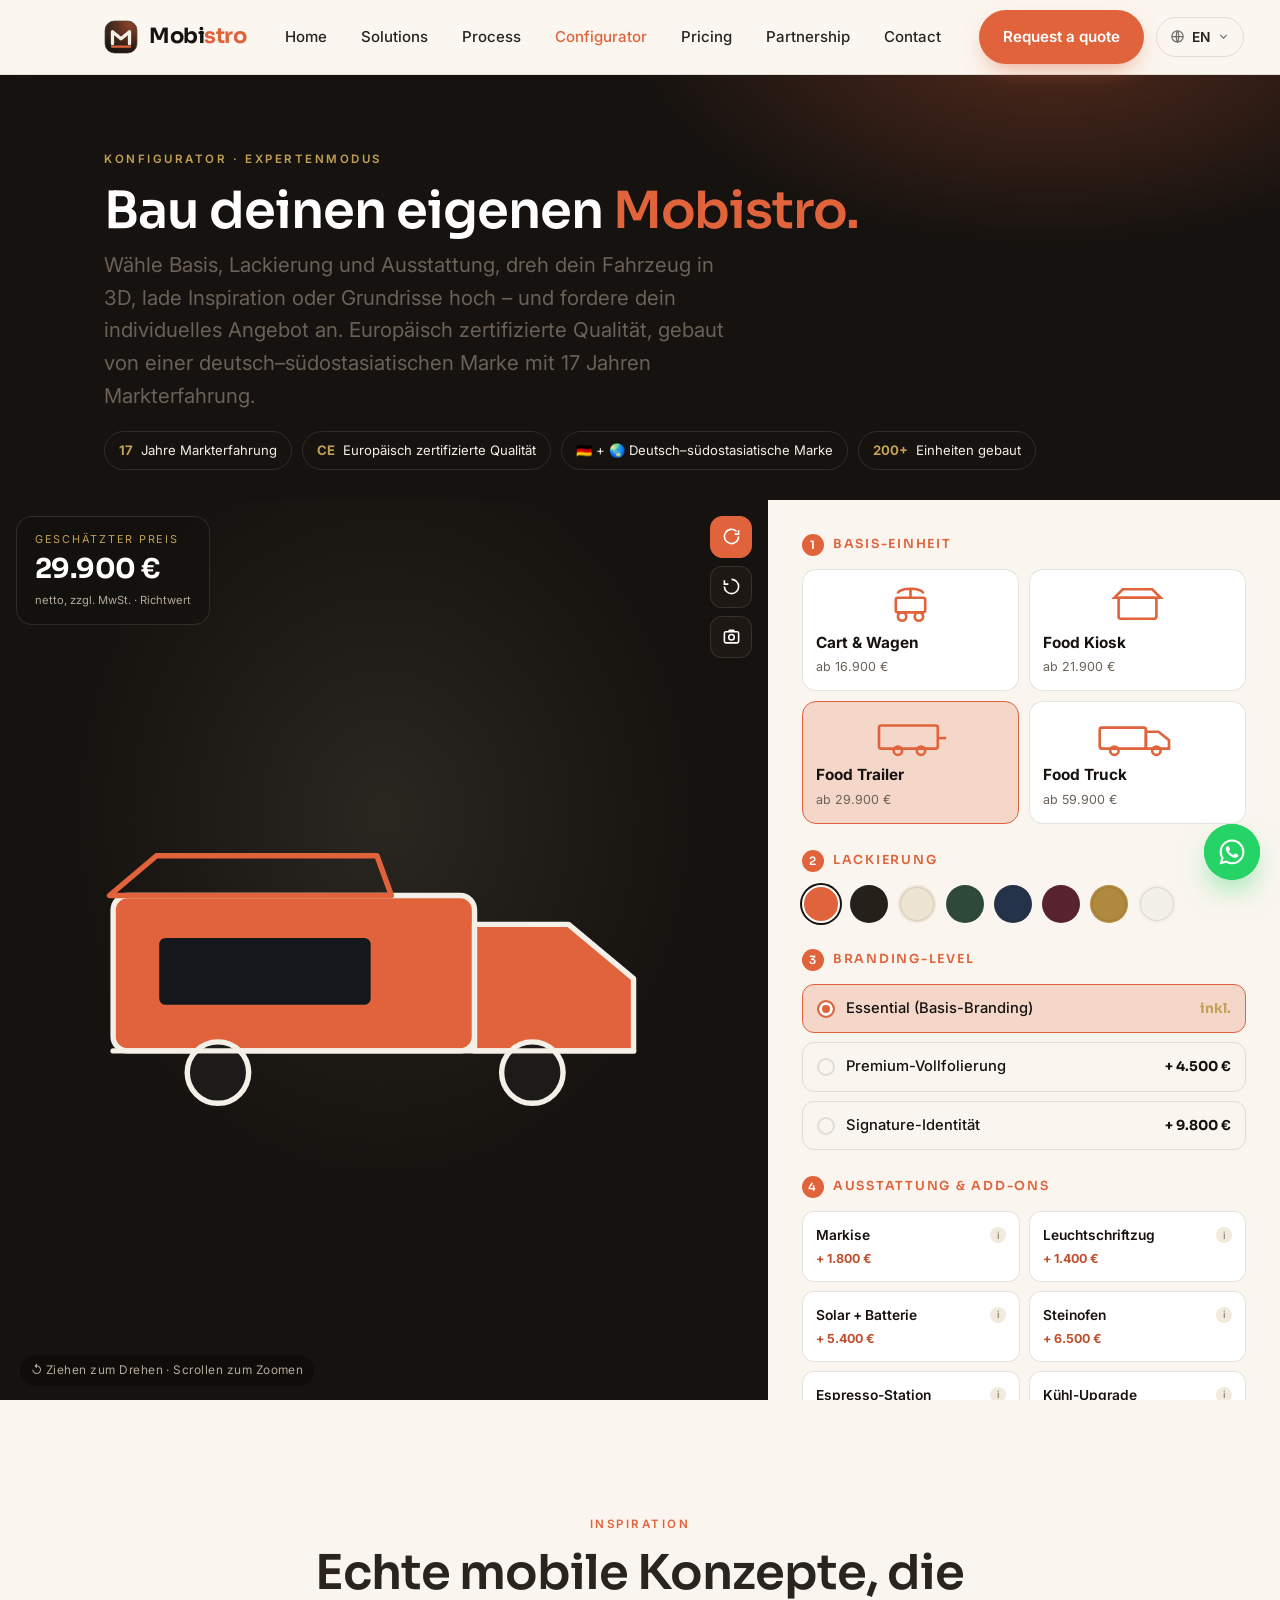
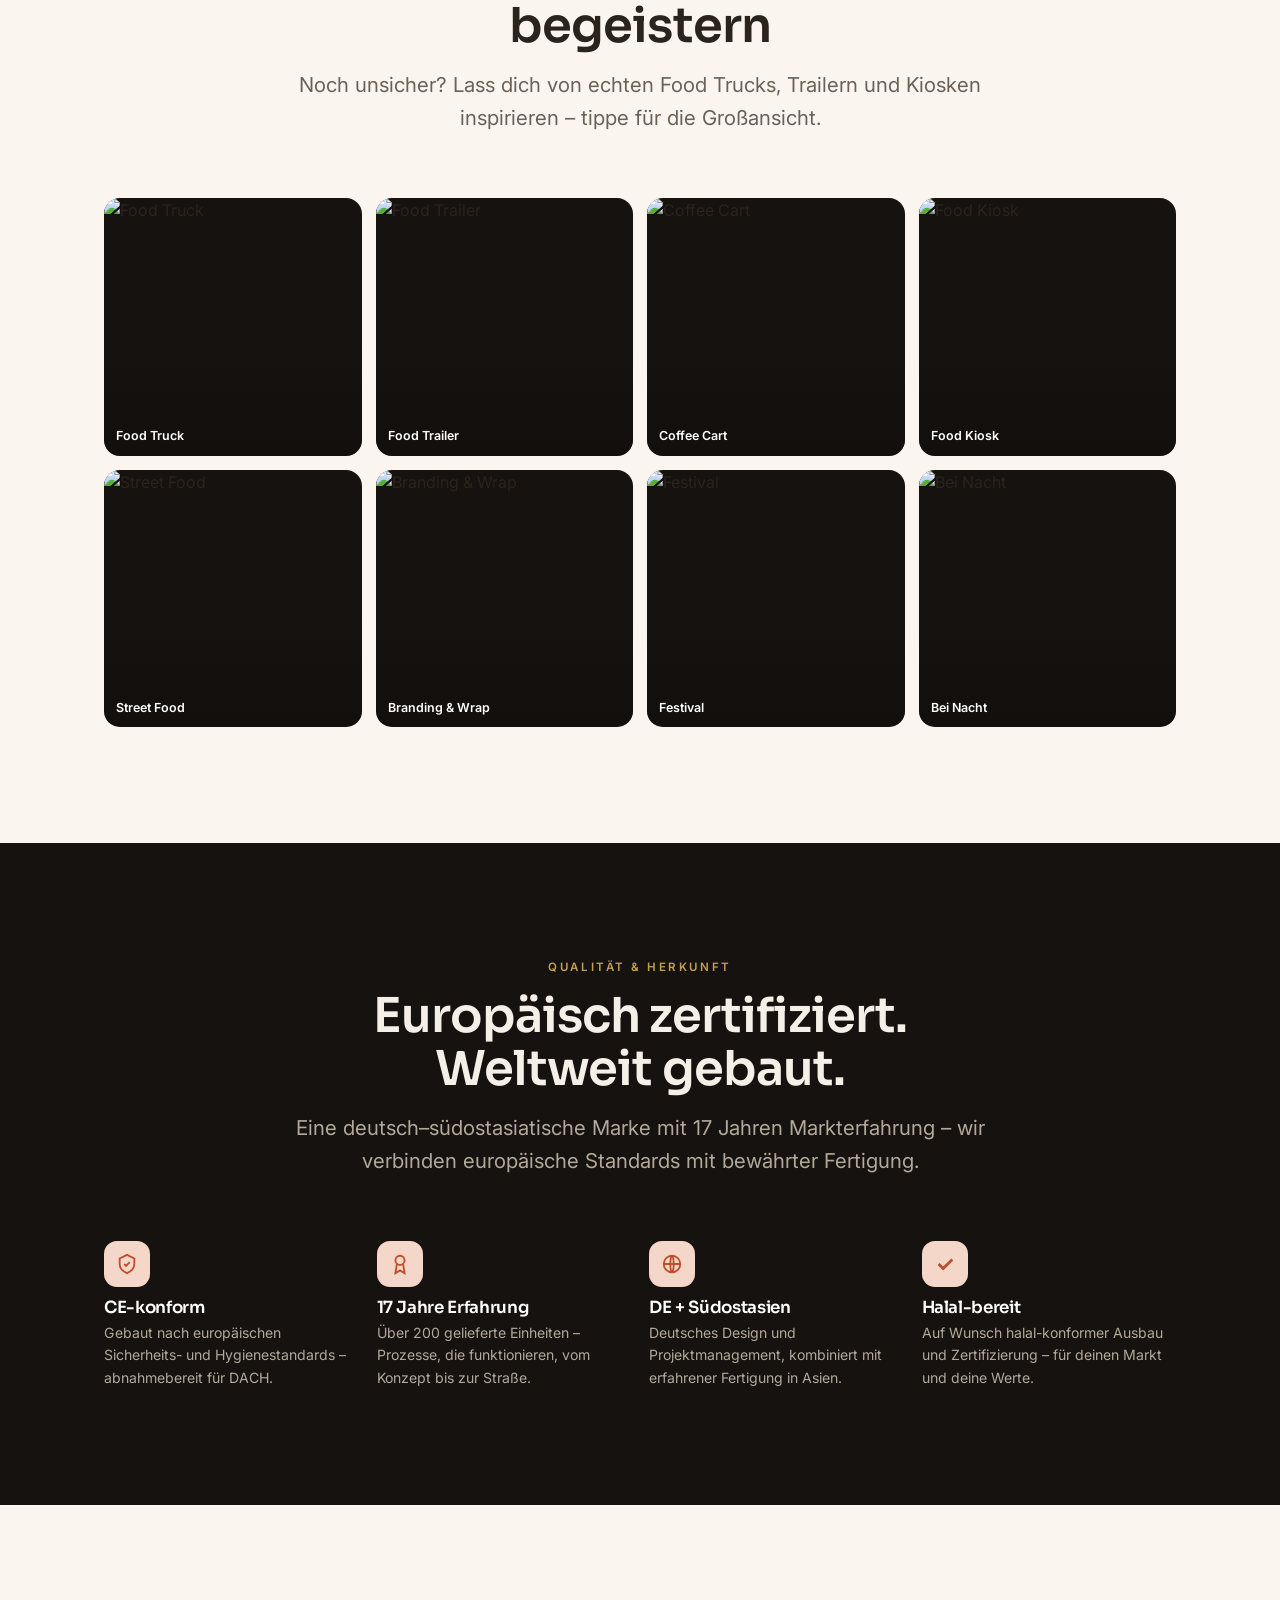
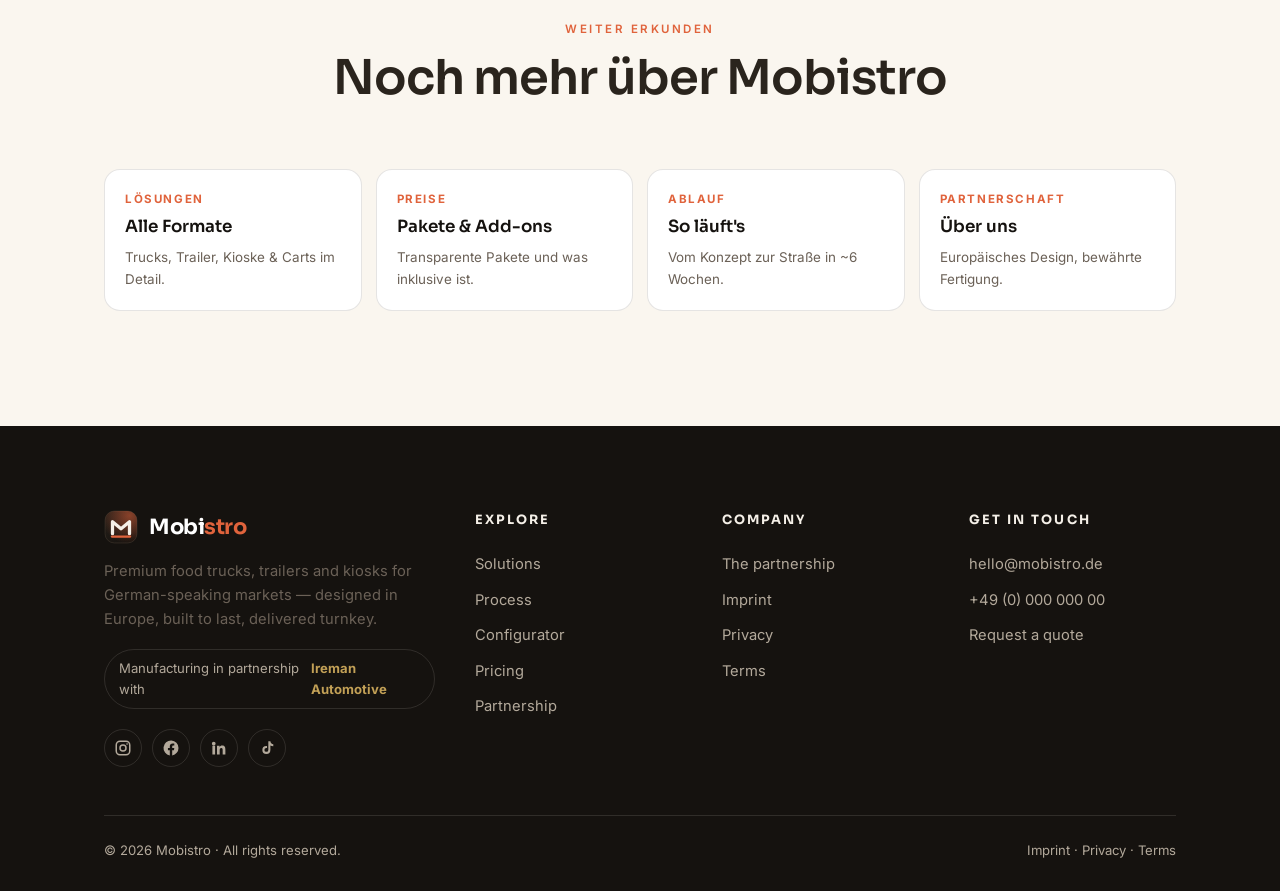
==== konfigurator.html @ 3a749adc "Add 3D configurator + positioning" ====
<!DOCTYPE html>
<html lang="de">
<head>
  <meta charset="utf-8">
  <meta name="viewport" content="width=device-width, initial-scale=1, viewport-fit=cover">
  <title>Konfigurator — Mobistro</title>
  <meta name="description" content="Bau deinen eigenen Food Truck, Trailer oder Kiosk in 3D. Wähle Basis, Lackierung und Ausstattung, lade Inspiration & Pläne hoch und fordere dein individuelles Angebot an.">
  <link rel="icon" href="favicon.svg" type="image/svg+xml">
  <link rel="preconnect" href="https://fonts.googleapis.com">
  <link rel="preconnect" href="https://fonts.gstatic.com" crossorigin>
  <link href="https://fonts.googleapis.com/css2?family=Sora:wght@400;600;700&family=Inter:wght@400;500;600&family=IBM+Plex+Sans+Arabic:wght@400;500;600;700&display=swap" rel="stylesheet">
  <link rel="stylesheet" href="styles.css">
  <style>
    /* ===== Configurator app styles ===== */
    .kfg-hero{ background:var(--ink); color:#fff; position:relative; overflow:hidden; }
    .kfg-hero::before{ content:""; position:absolute; inset:0; background:radial-gradient(700px 360px at 82% -10%, rgba(224,99,60,.30), transparent 60%); }
    .kfg-hero .container{ position:relative; z-index:1; padding-block:clamp(40px,6vw,70px) clamp(20px,3vw,30px); }
    .kfg-hero h1{ color:#fff; font-size:clamp(2rem,4.4vw,3.2rem); margin:12px 0 10px; }
    .kfg-hero h1 em{ font-style:normal; color:var(--ember); }
    .kfg-badges{ display:flex; flex-wrap:wrap; gap:10px; margin-top:18px; }
    .kfg-badge{ display:inline-flex; align-items:center; gap:8px; padding:8px 14px; border:1px solid var(--line-dark); border-radius:99px; font-size:.82rem; color:var(--tx-cream); }
    .kfg-badge b{ color:var(--brass); }

    .kfg-app{ display:grid; grid-template-columns: 1.5fr 1fr; gap:0; background:var(--ink); min-height:78vh; }
    @media (max-width:1024px){ .kfg-app{ grid-template-columns:1fr; } }
    /* stage */
    .kfg-stage{ position:relative; background:
        radial-gradient(60% 60% at 50% 35%, #2a2620 0%, #15120F 70%);
       min-height:60vh; }
    .kfg-stage canvas{ display:block; width:100%; height:100%; }
    #kfgCanvasWrap{ position:absolute; inset:0; }
    .kfg-stage-foot{ position:absolute; left:0; right:0; bottom:0; padding:14px 20px; display:flex; justify-content:space-between; align-items:flex-end; pointer-events:none; }
    .kfg-hint{ font-size:.74rem; color:var(--tx-cream-mut); letter-spacing:.04em; background:rgba(0,0,0,.3); padding:6px 11px; border-radius:99px; }
    .kfg-stage-tools{ position:absolute; top:16px; right:16px; display:flex; flex-direction:column; gap:8px; z-index:3; }
    .kfg-tool{ width:42px; height:42px; border-radius:12px; border:1px solid var(--line-dark); background:rgba(33,28,23,.7); backdrop-filter:blur(6px); color:#fff; display:flex; align-items:center; justify-content:center; cursor:pointer; transition:.2s; }
    .kfg-tool:hover{ border-color:var(--ember); color:var(--ember); transform:translateY(-2px); }
    .kfg-tool.on{ background:var(--ember); color:#fff; border-color:var(--ember); }
    .kfg-tool svg{ width:19px; height:19px; }
    .kfg-loading{ position:absolute; inset:0; display:flex; flex-direction:column; align-items:center; justify-content:center; gap:14px; color:var(--tx-cream-mut); z-index:4; transition:opacity .5s; }
    .kfg-spin{ width:38px; height:38px; border-radius:50%; border:3px solid rgba(244,239,231,.18); border-top-color:var(--ember); animation:kfgspin .9s linear infinite; }
    @keyframes kfgspin{ to{ transform:rotate(360deg); } }
    .kfg-price-float{ position:absolute; top:16px; left:16px; z-index:3; background:rgba(20,17,14,.72); backdrop-filter:blur(8px); border:1px solid var(--line-dark); border-radius:16px; padding:14px 18px; }
    .kfg-price-float .lbl{ font-size:.68rem; text-transform:uppercase; letter-spacing:.16em; color:var(--brass); }
    .kfg-price-float .amt{ font-family:var(--f-display); font-weight:700; font-size:1.7rem; color:#fff; letter-spacing:-.02em; }
    .kfg-price-float .amt.pulse{ animation:pulse .4s var(--ease); }
    .kfg-price-float .net{ font-size:.7rem; color:var(--tx-cream-mut); }

    /* panel */
    .kfg-panel{ background:var(--cream); padding:clamp(22px,3vw,34px); overflow-y:auto; max-height:none; }
    @media (min-width:1025px){ .kfg-panel{ max-height:100vh; position:sticky; top:0; } }
    .kfg-step{ margin-bottom:26px; }
    .kfg-step > .lbl{ display:flex; align-items:center; gap:9px; font-family:var(--f-display); font-weight:600; font-size:.78rem; text-transform:uppercase; letter-spacing:.14em; color:var(--ember); margin-bottom:13px; }
    .kfg-step > .lbl .n{ width:22px; height:22px; border-radius:50%; background:var(--ember); color:#fff; display:flex; align-items:center; justify-content:center; font-size:.72rem; }
    /* base options */
    .kfg-bases{ display:grid; grid-template-columns:1fr 1fr; gap:10px; }
    .kfg-base{ border:1.5px solid var(--line-light); border-radius:14px; padding:13px; cursor:pointer; background:#fff; transition:.2s; text-align:left; }
    .kfg-base:hover{ border-color:var(--ember); transform:translateY(-2px); }
    .kfg-base.sel{ border-color:var(--ember); background:var(--ember-soft); }
    .kfg-base .nm{ font-weight:700; font-size:.96rem; color:var(--ink); }
    .kfg-base .pr{ font-size:.78rem; color:var(--tx-ink-mut); margin-top:2px; }
    .kfg-base svg{ width:100%; height:42px; margin-bottom:6px; }
    /* color swatches */
    .kfg-swatches{ display:flex; flex-wrap:wrap; gap:10px; }
    .kfg-sw{ width:38px; height:38px; border-radius:50%; cursor:pointer; border:2px solid transparent; box-shadow:0 0 0 1px var(--line-light) inset; transition:.2s; position:relative; }
    .kfg-sw:hover{ transform:scale(1.1); }
    .kfg-sw.sel{ border-color:#fff; box-shadow:0 0 0 2px var(--ink); }
    /* branding radios */
    .kfg-brand{ display:grid; gap:9px; }
    .kfg-opt{ display:flex; align-items:center; gap:11px; padding:12px 14px; border:1.5px solid var(--line-light); border-radius:12px; cursor:pointer; transition:.2s; }
    .kfg-opt:hover{ border-color:var(--ember); }
    .kfg-opt.sel{ border-color:var(--ember); background:var(--ember-soft); }
    .kfg-opt .dot{ width:18px; height:18px; border-radius:50%; border:2px solid var(--line-light); flex-shrink:0; }
    .kfg-opt.sel .dot{ border-color:var(--ember); background:var(--ember); box-shadow:inset 0 0 0 3px #fff; }
    .kfg-opt .nm{ flex:1; font-size:.92rem; font-weight:500; color:var(--ink); }
    .kfg-opt .pr{ font-family:var(--f-display); font-weight:700; font-size:.85rem; color:var(--ink); }
    .kfg-opt .pr.free{ color:var(--brass); }
    /* addons */
    .kfg-addons{ display:grid; grid-template-columns:1fr 1fr; gap:9px; }
    @media (max-width:560px){ .kfg-addons{ grid-template-columns:1fr; } }
    .kfg-chip{ position:relative; display:flex; flex-direction:column; gap:3px; padding:12px 13px; border:1.5px solid var(--line-light); border-radius:12px; cursor:pointer; background:#fff; transition:.2s; }
    .kfg-chip:hover{ border-color:var(--ember); }
    .kfg-chip.sel{ border-color:var(--ember); background:var(--ember-soft); }
    .kfg-chip .top{ display:flex; align-items:center; justify-content:space-between; gap:6px; }
    .kfg-chip .nm{ font-size:.86rem; font-weight:600; color:var(--ink); }
    .kfg-chip .pr{ font-size:.78rem; font-weight:700; color:var(--ember-deep); }
    .kfg-chip .info{ width:16px; height:16px; border-radius:50%; background:var(--cream-2); color:var(--tx-ink-mut); font-size:.62rem; display:flex; align-items:center; justify-content:center; }
    .kfg-chip .check{ position:absolute; top:-7px; right:-7px; width:20px; height:20px; border-radius:50%; background:var(--ember); color:#fff; display:none; align-items:center; justify-content:center; }
    .kfg-chip.sel .check{ display:flex; }
    .kfg-chip .check svg{ width:11px; height:11px; }

    /* summary */
    .kfg-summary{ background:#fff; border:1px solid var(--line-light); border-radius:14px; padding:16px 18px; margin-top:6px; }
    .kfg-summary h4{ font-family:var(--f-display); font-size:.95rem; margin-bottom:10px; }
    .kfg-sum-row{ display:flex; justify-content:space-between; gap:10px; font-size:.84rem; padding:5px 0; border-bottom:1px dashed var(--line-light); }
    .kfg-sum-row:last-child{ border-bottom:0; }
    .kfg-sum-row .v{ font-weight:600; color:var(--ink); white-space:nowrap; }
    .kfg-sum-row span.k{ color:var(--tx-ink-mut); }
    .kfg-total{ display:flex; justify-content:space-between; align-items:baseline; margin-top:12px; padding-top:12px; border-top:2px solid var(--line-light); }
    .kfg-total .t{ font-weight:600; color:var(--ink); }
    .kfg-total .a{ font-family:var(--f-display); font-weight:700; font-size:1.5rem; color:var(--ember); }

    /* upload */
    .kfg-drop{ border:2px dashed var(--cream-3); border-radius:14px; padding:22px 16px; text-align:center; cursor:pointer; transition:.2s; background:#fff; }
    .kfg-drop:hover, .kfg-drop.drag{ border-color:var(--ember); background:var(--ember-soft); }
    .kfg-drop .ic{ width:40px; height:40px; margin:0 auto 8px; border-radius:12px; background:var(--cream-2); display:flex; align-items:center; justify-content:center; color:var(--ember-deep); }
    .kfg-drop p{ font-size:.86rem; color:var(--tx-ink); }
    .kfg-drop small{ font-size:.74rem; color:var(--tx-ink-mut); }
    .kfg-files{ display:flex; flex-wrap:wrap; gap:8px; margin-top:12px; }
    .kfg-file{ display:flex; align-items:center; gap:8px; background:var(--cream-2); border-radius:10px; padding:6px 8px 6px 6px; font-size:.76rem; max-width:100%; }
    .kfg-file img{ width:34px; height:34px; border-radius:7px; object-fit:cover; }
    .kfg-file .fi{ width:34px; height:34px; border-radius:7px; background:var(--ink); color:#fff; display:flex; align-items:center; justify-content:center; font-size:.6rem; font-weight:700; }
    .kfg-file .nm{ max-width:120px; overflow:hidden; text-overflow:ellipsis; white-space:nowrap; color:var(--tx-ink); }
    .kfg-file .x{ cursor:pointer; color:var(--tx-ink-mut); padding:0 2px; }
    .kfg-file .x:hover{ color:var(--ember-deep); }

    .kfg-actions{ display:grid; gap:10px; margin-top:18px; }
    .kfg-actions .row{ display:flex; gap:10px; }
    .kfg-actions .row .btn{ flex:1; justify-content:center; }
    .btn--soft{ background:var(--cream-2); color:var(--ink); }
    .btn--soft:hover{ background:var(--cream-3); }
    .kfg-saved{ font-size:.78rem; color:var(--ember-deep); text-align:center; min-height:1em; }

    /* modal / popups */
    .kfg-modal{ position:fixed; inset:0; z-index:300; display:none; align-items:center; justify-content:center; padding:20px; }
    .kfg-modal.open{ display:flex; }
    .kfg-modal .ov{ position:absolute; inset:0; background:rgba(15,12,10,.66); backdrop-filter:blur(4px); animation:fadeIn .25s; }
    .kfg-modal .box{ position:relative; z-index:1; background:var(--cream); border-radius:20px; max-width:520px; width:100%; max-height:90vh; overflow-y:auto; padding:30px; box-shadow:var(--shadow-soft); animation:fadeUp .35s var(--ease); }
    .kfg-modal .box.lb{ background:transparent; box-shadow:none; max-width:920px; padding:0; }
    .kfg-modal .box.lb img{ width:100%; border-radius:16px; }
    .kfg-modal .close{ position:absolute; top:14px; right:14px; width:36px; height:36px; border-radius:50%; background:var(--cream-2); display:flex; align-items:center; justify-content:center; cursor:pointer; z-index:2; }
    .kfg-modal .box.lb .close{ background:rgba(0,0,0,.5); color:#fff; }
    .kfg-modal h3{ font-size:1.3rem; }
    .kfg-modal .field{ display:flex; flex-direction:column; gap:6px; margin-top:14px; }
    .kfg-modal label{ font-size:.84rem; font-weight:600; }
    .kfg-modal input{ font:inherit; padding:12px 14px; border:1px solid var(--line-light); border-radius:10px; }
    .kfg-modal input:focus{ outline:none; border-color:var(--ember); box-shadow:0 0 0 3px rgba(224,99,60,.14); }
    .kfg-modal .ok{ display:none; text-align:center; }
    .kfg-modal .ok.show{ display:block; }
    .kfg-modal .ok .big{ width:64px; height:64px; border-radius:50%; background:var(--ember-soft); color:var(--ember-deep); display:flex; align-items:center; justify-content:center; margin:0 auto 14px; }

    /* gallery */
    .kfg-gallery{ display:grid; grid-template-columns:repeat(4,1fr); gap:14px; }
    @media (max-width:880px){ .kfg-gallery{ grid-template-columns:repeat(2,1fr); } }
    .kfg-gimg{ position:relative; aspect-ratio:1/1; border-radius:16px; overflow:hidden; cursor:pointer; background:var(--ink); }
    .kfg-gimg img{ width:100%; height:100%; object-fit:cover; transition:transform .5s var(--ease); }
    .kfg-gimg:hover img{ transform:scale(1.08); }
    .kfg-gimg::after{ content:""; position:absolute; inset:0; background:linear-gradient(180deg,transparent 55%,rgba(15,12,10,.5)); }
    .kfg-gimg .cap{ position:absolute; bottom:10px; left:12px; z-index:1; color:#fff; font-size:.78rem; font-weight:600; }

    /* quality band */
    .qband{ display:grid; grid-template-columns:repeat(4,1fr); gap:18px; }
    @media (max-width:760px){ .qband{ grid-template-columns:repeat(2,1fr); } }
    .qitem .ic{ width:46px; height:46px; border-radius:13px; background:var(--ember-soft); color:var(--ember-deep); display:flex; align-items:center; justify-content:center; margin-bottom:12px; }
    .qitem h4{ font-family:var(--f-display); font-size:1.05rem; }
    .qitem p{ font-size:.88rem; margin-top:4px; }

    /* next links */
    .nextlinks{ display:grid; grid-template-columns:repeat(4,1fr); gap:14px; }
    @media (max-width:760px){ .nextlinks{ grid-template-columns:1fr 1fr; } }
    .nextlink{ display:flex; flex-direction:column; gap:6px; padding:20px; border:1px solid var(--line-light); border-radius:16px; background:#fff; transition:.25s; }
    .nextlink:hover{ transform:translateY(-4px); border-color:var(--ember); box-shadow:var(--shadow-card); }
    .nextlink .k{ font-size:.72rem; text-transform:uppercase; letter-spacing:.14em; color:var(--ember); font-weight:700; }
    .nextlink .t{ font-family:var(--f-display); font-weight:600; font-size:1.05rem; color:var(--ink); }
    .nextlink .d{ font-size:.84rem; color:var(--tx-ink-mut); }
  </style>
</head>
<body data-page="konfigurator">

  <!-- HERO -->
  <section class="kfg-hero">
    <div class="container">
      <span class="eyebrow on-dark">Konfigurator · Expertenmodus</span>
      <h1>Bau deinen eigenen <em>Mobistro.</em></h1>
      <p class="lead" style="max-width:620px;">Wähle Basis, Lackierung und Ausstattung, dreh dein Fahrzeug in 3D, lade Inspiration oder Grundrisse hoch – und fordere dein individuelles Angebot an. Europäisch zertifizierte Qualität, gebaut von einer deutsch–südostasiatischen Marke mit 17 Jahren Markterfahrung.</p>
      <div class="kfg-badges">
        <span class="kfg-badge"><b>17</b> Jahre Markterfahrung</span>
        <span class="kfg-badge"><b>CE</b> Europäisch zertifizierte Qualität</span>
        <span class="kfg-badge">🇩🇪 + 🌏 Deutsch–südostasiatische Marke</span>
        <span class="kfg-badge"><b>200+</b> Einheiten gebaut</span>
      </div>
    </div>
  </section>

  <!-- APP -->
  <section class="kfg-app">
    <!-- 3D STAGE -->
    <div class="kfg-stage">
      <div id="kfgCanvasWrap"></div>
      <div class="kfg-price-float">
        <div class="lbl">Geschätzter Preis</div>
        <div class="amt" id="kfgPrice">–</div>
        <div class="net">netto, zzgl. MwSt. · Richtwert</div>
      </div>
      <div class="kfg-stage-tools">
        <button class="kfg-tool on" id="kfgRotate" title="Auto-Rotation"><svg viewBox="0 0 24 24" fill="none" stroke="currentColor" stroke-width="2"><path d="M21 12a9 9 0 1 1-2.6-6.4"/><path d="M21 4v5h-5"/></svg></button>
        <button class="kfg-tool" id="kfgReset" title="Ansicht zurücksetzen"><svg viewBox="0 0 24 24" fill="none" stroke="currentColor" stroke-width="2"><path d="M3 12a9 9 0 1 0 9-9"/><path d="M3 4v5h5"/></svg></button>
        <button class="kfg-tool" id="kfgShot" title="Build als Bild speichern"><svg viewBox="0 0 24 24" fill="none" stroke="currentColor" stroke-width="2"><rect x="3" y="6" width="18" height="14" rx="2"/><circle cx="12" cy="13" r="3.5"/><path d="M8 6l1.5-2h5L16 6"/></svg></button>
      </div>
      <div class="kfg-loading" id="kfgLoading"><div class="kfg-spin"></div><span>3D-Modell wird geladen …</span></div>
      <div class="kfg-stage-foot"><span class="kfg-hint">↺ Ziehen zum Drehen · Scrollen zum Zoomen</span></div>
    </div>

    <!-- CONTROL PANEL -->
    <aside class="kfg-panel">
      <div class="kfg-step">
        <span class="lbl"><span class="n">1</span> Basis-Einheit</span>
        <div class="kfg-bases" id="kfgBases"></div>
      </div>

      <div class="kfg-step">
        <span class="lbl"><span class="n">2</span> Lackierung</span>
        <div class="kfg-swatches" id="kfgSwatches"></div>
      </div>

      <div class="kfg-step">
        <span class="lbl"><span class="n">3</span> Branding-Level</span>
        <div class="kfg-brand" id="kfgBrand"></div>
      </div>

      <div class="kfg-step">
        <span class="lbl"><span class="n">4</span> Ausstattung &amp; Add-ons</span>
        <div class="kfg-addons" id="kfgAddons"></div>
      </div>

      <div class="kfg-step">
        <span class="lbl"><span class="n">5</span> Inspiration &amp; Pläne</span>
        <div class="kfg-drop" id="kfgDrop">
          <div class="ic"><svg width="20" height="20" viewBox="0 0 24 24" fill="none" stroke="currentColor" stroke-width="2"><path d="M12 16V4M7 9l5-5 5 5"/><path d="M5 20h14"/></svg></div>
          <p><strong>Bilder oder PDF-Pläne hochladen</strong></p>
          <small>Referenzen, Moodboards oder Grundrisse · ziehen oder klicken</small>
          <input type="file" id="kfgFileInput" multiple accept="image/*,.pdf" hidden>
        </div>
        <div class="kfg-files" id="kfgFiles"></div>
      </div>

      <div class="kfg-summary">
        <h4>Deine Konfiguration</h4>
        <div id="kfgSummary"></div>
        <div class="kfg-total"><span class="t">Geschätzter Gesamtpreis</span><span class="a" id="kfgTotal">–</span></div>
      </div>

      <div class="kfg-actions">
        <a class="btn btn--primary" id="kfgRequest" style="justify-content:center;">Konfiguration anfragen →</a>
        <div class="row">
          <button class="btn btn--soft" id="kfgSave">Speichern</button>
          <button class="btn btn--soft" id="kfgShare">Link kopieren</button>
        </div>
        <div class="kfg-saved" id="kfgSaved"></div>
      </div>
    </aside>
  </section>

  <!-- INSPIRATION GALLERY -->
  <section class="section">
    <div class="container">
      <div class="section-head center reveal">
        <span class="eyebrow">Inspiration</span>
        <h2>Echte mobile Konzepte, die begeistern</h2>
        <p class="lead">Noch unsicher? Lass dich von echten Food Trucks, Trailern und Kiosken inspirieren – tippe für die Großansicht.</p>
      </div>
      <div class="kfg-gallery reveal" id="kfgGallery"></div>
    </div>
  </section>

  <!-- QUALITY BAND -->
  <section class="section dark">
    <div class="container">
      <div class="section-head center reveal">
        <span class="eyebrow on-dark">Qualität &amp; Herkunft</span>
        <h2>Europäisch zertifiziert. Weltweit gebaut.</h2>
        <p class="lead">Eine deutsch–südostasiatische Marke mit 17 Jahren Markterfahrung – wir verbinden europäische Standards mit bewährter Fertigung.</p>
      </div>
      <div class="qband">
        <div class="qitem reveal"><div class="ic"><svg width="22" height="22" viewBox="0 0 24 24" fill="none" stroke="currentColor" stroke-width="2"><path d="M9 12l2 2 4-4"/><path d="M12 2l8 4v6c0 5-3.5 8-8 10-4.5-2-8-5-8-10V6z"/></svg></div><h4 style="color:#fff">CE-konform</h4><p>Gebaut nach europäischen Sicherheits- und Hygienestandards – abnahmebereit für DACH.</p></div>
        <div class="qitem reveal"><div class="ic"><svg width="22" height="22" viewBox="0 0 24 24" fill="none" stroke="currentColor" stroke-width="2"><circle cx="12" cy="8" r="5"/><path d="M8.5 12.5L7 22l5-3 5 3-1.5-9.5"/></svg></div><h4 style="color:#fff">17 Jahre Erfahrung</h4><p>Über 200 gelieferte Einheiten – Prozesse, die funktionieren, vom Konzept bis zur Straße.</p></div>
        <div class="qitem reveal"><div class="ic"><svg width="22" height="22" viewBox="0 0 24 24" fill="none" stroke="currentColor" stroke-width="2"><circle cx="12" cy="12" r="9"/><path d="M3 12h18M12 3c2.5 2.7 2.5 15.3 0 18M12 3c-2.5 2.7-2.5 15.3 0 18"/></svg></div><h4 style="color:#fff">DE + Südostasien</h4><p>Deutsches Design und Projektmanagement, kombiniert mit erfahrener Fertigung in Asien.</p></div>
        <div class="qitem reveal"><div class="ic"><svg width="22" height="22" viewBox="0 0 24 24" fill="none" stroke="currentColor" stroke-width="3"><path d="M5 12l5 5L20 7"/></svg></div><h4 style="color:#fff">Halal-bereit</h4><p>Auf Wunsch halal-konformer Ausbau und Zertifizierung – für deinen Markt und deine Werte.</p></div>
      </div>
    </div>
  </section>

  <!-- NEXT / INTERNAL LINKS -->
  <section class="section">
    <div class="container">
      <div class="section-head center reveal">
        <span class="eyebrow">Weiter erkunden</span>
        <h2>Noch mehr über Mobistro</h2>
      </div>
      <div class="nextlinks reveal">
        <a class="nextlink" href="solutions.html"><span class="k">Lösungen</span><span class="t">Alle Formate</span><span class="d">Trucks, Trailer, Kioske &amp; Carts im Detail.</span></a>
        <a class="nextlink" href="pricing.html"><span class="k">Preise</span><span class="t">Pakete &amp; Add-ons</span><span class="d">Transparente Pakete und was inklusive ist.</span></a>
        <a class="nextlink" href="process.html"><span class="k">Ablauf</span><span class="t">So läuft's</span><span class="d">Vom Konzept zur Straße in ~6 Wochen.</span></a>
        <a class="nextlink" href="partnership.html"><span class="k">Partnerschaft</span><span class="t">Über uns</span><span class="d">Europäisches Design, bewährte Fertigung.</span></a>
      </div>
    </div>
  </section>

  <!-- REQUEST MODAL -->
  <div class="kfg-modal" id="kfgModal">
    <div class="ov" data-close></div>
    <div class="box">
      <div class="close" data-close><svg width="16" height="16" viewBox="0 0 24 24" fill="none" stroke="currentColor" stroke-width="2"><path d="M6 6l12 12M18 6L6 18"/></svg></div>
      <div id="kfgFormWrap">
        <span class="eyebrow">Fast geschafft</span>
        <h3 style="margin-top:8px;">Deine Konfiguration anfragen</h3>
        <p style="font-size:.9rem; margin-top:6px;">Wir melden uns mit einem konkreten Angebot zu deiner Konfiguration – meist innerhalb eines Werktags.</p>
        <div id="kfgModalSummary" style="background:#fff; border:1px solid var(--line-light); border-radius:12px; padding:12px 14px; margin-top:14px; font-size:.84rem;"></div>
        <form id="kfgForm">
          <div class="field"><label>Name</label><input type="text" required placeholder="Vor- und Nachname"></div>
          <div class="field"><label>E-Mail</label><input type="email" required placeholder="du@beispiel.de"></div>
          <div class="field"><label>Telefon / WhatsApp</label><input type="tel" placeholder="+49 …"></div>
          <button type="submit" class="btn btn--primary" style="width:100%; justify-content:center; margin-top:16px;">Anfrage senden</button>
          <p style="font-size:.74rem; color:var(--tx-ink-mut); margin-top:10px; text-align:center;">Demo-Formular – Einsendungen werden noch nicht versendet.</p>
        </form>
      </div>
      <div class="ok" id="kfgOk">
        <div class="big"><svg width="30" height="30" viewBox="0 0 24 24" fill="none" stroke="currentColor" stroke-width="3"><path d="M5 12l5 5L20 7"/></svg></div>
        <h3>Danke!</h3>
        <p style="font-size:.92rem; margin-top:8px;">Deine Konfiguration ist gespeichert. Unser Team meldet sich innerhalb eines Werktags mit deinem persönlichen Angebot.</p>
        <button class="btn btn--soft" data-close style="margin-top:18px;">Schließen</button>
      </div>
    </div>
  </div>

  <!-- LIGHTBOX MODAL -->
  <div class="kfg-modal" id="kfgLightbox">
    <div class="ov" data-close></div>
    <div class="box lb">
      <div class="close" data-close><svg width="16" height="16" viewBox="0 0 24 24" fill="none" stroke="currentColor" stroke-width="2"><path d="M6 6l12 12M18 6L6 18"/></svg></div>
      <img id="kfgLbImg" src="" alt="">
    </div>
  </div>

  <script src="https://cdnjs.cloudflare.com/ajax/libs/three.js/r128/three.min.js"></script>
  <script src="https://cdn.jsdelivr.net/npm/three@0.128.0/examples/js/controls/OrbitControls.js"></script>
  <script src="konfigurator.js"></script>
  <script src="i18n.js"></script>
  <script src="main.js"></script>
</body>
</html>
---- styles.css ----
/* ============================================================
   MOBISTRO — Premium Mobile Gastronomy
   Design System / Global Styles
   ============================================================ */

/* ---------- Design Tokens ---------- */
:root {
  /* Brand palette — warm espresso + ember + brass */
  --ink:        #15120F;   /* near-black espresso */
  --ink-2:      #211C17;   /* charcoal surface */
  --ink-3:      #2C261F;   /* raised surface on dark */
  --cream:      #FAF6EF;   /* warm off-white bg */
  --cream-2:    #F1EADD;   /* muted cream surface */
  --cream-3:    #E7DECF;   /* borders on cream */

  --ember:      #E0633C;   /* primary accent (flame) */
  --ember-deep: #BE4E2C;   /* hover */
  --ember-soft: #F4D7C9;   /* tint */
  --brass:      #C2A056;   /* fine accent / lines */
  --brass-soft: #E8DBB8;

  /* Text */
  --tx-ink:      #2A241D;  /* body on cream */
  --tx-ink-mut:  #6B6157;  /* muted on cream */
  --tx-cream:    #F4EFE7;  /* body on dark */
  --tx-cream-mut:#B3A99B;  /* muted on dark */

  /* Lines */
  --line-dark:  rgba(244,239,231,0.12);
  --line-light: rgba(42,36,29,0.12);

  /* Type */
  --f-display: "Sora", "IBM Plex Sans Arabic", system-ui, sans-serif;
  --f-body:    "Inter", "IBM Plex Sans Arabic", system-ui, sans-serif;

  /* Spacing / radius */
  --r-sm: 10px;
  --r-md: 16px;
  --r-lg: 24px;
  --r-xl: 32px;
  --maxw: 1200px;
  --gutter: clamp(20px, 5vw, 64px);

  --shadow-soft: 0 18px 50px -20px rgba(21,18,15,0.35);
  --shadow-card: 0 12px 36px -18px rgba(21,18,15,0.30);
  --ease: cubic-bezier(.22,.61,.36,1);
}

/* Arabic / RTL font swap */
html[lang="ar"] {
  --f-display: "IBM Plex Sans Arabic", "Sora", system-ui, sans-serif;
  --f-body:    "IBM Plex Sans Arabic", "Inter", system-ui, sans-serif;
}

/* ---------- Reset ---------- */
*, *::before, *::after { box-sizing: border-box; }
* { margin: 0; padding: 0; }
html { scroll-behavior: smooth; -webkit-text-size-adjust: 100%; }
body {
  font-family: var(--f-body);
  background: var(--cream);
  color: var(--tx-ink);
  line-height: 1.6;
  font-size: 16px;
  -webkit-font-smoothing: antialiased;
  text-rendering: optimizeLegibility;
  overflow-x: clip;
}
html { overflow-x: clip; }
img, svg { display: block; max-width: 100%; }
a { color: inherit; text-decoration: none; }
button { font: inherit; cursor: pointer; border: none; background: none; }
ul { list-style: none; }

/* ---------- Typography ---------- */
h1, h2, h3, h4 { font-family: var(--f-display); font-weight: 600; line-height: 1.1; letter-spacing: -0.02em; }
.eyebrow {
  font-family: var(--f-body);
  text-transform: uppercase;
  letter-spacing: 0.22em;
  font-size: 0.72rem;
  font-weight: 600;
  color: var(--ember);
}
.eyebrow.on-dark { color: var(--brass); }

h1 { font-size: clamp(2.4rem, 6vw, 4.2rem); }
h2 { font-size: clamp(1.9rem, 4vw, 3rem); }
h3 { font-size: clamp(1.25rem, 2.2vw, 1.6rem); }
p { color: var(--tx-ink-mut); }
.lead { font-size: clamp(1.05rem, 1.6vw, 1.3rem); color: var(--tx-ink-mut); }

/* ---------- Layout ---------- */
.container { width: 100%; max-width: var(--maxw); margin-inline: auto; padding-inline: var(--gutter); }
.section { padding-block: clamp(64px, 9vw, 130px); }
.section--tight { padding-block: clamp(48px, 6vw, 80px); }
.center { text-align: center; }
.section-head { max-width: 720px; margin-inline: auto; margin-bottom: clamp(36px, 5vw, 64px); }
.section-head .eyebrow { display: block; margin-bottom: 14px; }
.section-head p { margin-top: 16px; }

/* Dark sections */
.dark { background: var(--ink); color: var(--tx-cream); }
.dark h1, .dark h2, .dark h3, .dark h4 { color: var(--tx-cream); }
.dark p { color: var(--tx-cream-mut); }
.dark .lead { color: var(--tx-cream-mut); }

/* ---------- Buttons ---------- */
.btn {
  display: inline-flex; align-items: center; gap: 0.55em;
  padding: 0.95em 1.6em;
  border-radius: 999px;
  font-weight: 600; font-size: 0.95rem;
  font-family: var(--f-body);
  transition: transform .25s var(--ease), background .25s var(--ease), box-shadow .25s var(--ease), color .25s var(--ease);
  white-space: nowrap;
}
.btn svg { width: 1.05em; height: 1.05em; }
.btn--primary { background: var(--ember); color: #fff; box-shadow: 0 10px 26px -10px rgba(224,99,60,.7); }
.btn--primary:hover { background: var(--ember-deep); transform: translateY(-2px); }
.btn--ghost { background: transparent; color: var(--tx-ink); border: 1px solid var(--line-light); }
.btn--ghost:hover { border-color: var(--ember); color: var(--ember); transform: translateY(-2px); }
.dark .btn--ghost { color: var(--tx-cream); border-color: var(--line-dark); }
.dark .btn--ghost:hover { border-color: var(--brass); color: var(--brass); }
.btn--light { background: var(--cream); color: var(--ink); }
.btn--light:hover { background: #fff; transform: translateY(-2px); }
.link-arrow { display: inline-flex; align-items: center; gap: .4em; color: var(--ember); font-weight: 600; font-size: .95rem; }
.link-arrow svg { width: 1em; height: 1em; transition: transform .25s var(--ease); }
.link-arrow:hover svg { transform: translateX(3px); }
html[dir="rtl"] .link-arrow svg, html[dir="rtl"] .btn svg.arrow { transform: scaleX(-1); }
html[dir="rtl"] .link-arrow:hover svg { transform: translateX(-3px) scaleX(-1); }

/* ============================================================
   HEADER / NAV
   ============================================================ */
.site-header {
  position: sticky; top: 0; z-index: 100;
  background: rgba(250,246,239,0.82);
  backdrop-filter: saturate(160%) blur(14px);
  -webkit-backdrop-filter: saturate(160%) blur(14px);
  border-bottom: 1px solid var(--line-light);
}
.nav {
  display: flex; align-items: center; justify-content: space-between;
  height: 74px; gap: 24px;
}
.brand { display: inline-flex; align-items: center; gap: 11px; flex-shrink: 0; }
.brand .logo-mark { width: 34px; height: 34px; }
.brand .logo-word { font-family: var(--f-display); font-weight: 700; font-size: 1.32rem; letter-spacing: -0.02em; color: var(--ink); }
.brand .logo-word b { color: var(--ember); font-weight: 700; }

.nav-links { display: flex; align-items: center; gap: 6px; }
.nav-links a {
  padding: 8px 14px; border-radius: 999px;
  font-size: 0.94rem; font-weight: 500; color: var(--tx-ink);
  transition: background .2s, color .2s;
}
.nav-links a:hover { background: var(--cream-2); }
.nav-links a.active { color: var(--ember); }

.nav-actions { display: flex; align-items: center; gap: 12px; flex-shrink: 0; }

/* Language switcher */
.lang { position: relative; }
.lang-btn {
  display: inline-flex; align-items: center; gap: 7px;
  padding: 8px 13px; border-radius: 999px;
  border: 1px solid var(--line-light);
  font-size: 0.86rem; font-weight: 600; color: var(--tx-ink);
  transition: border-color .2s, background .2s;
}
.lang-btn:hover { border-color: var(--ember); }
.lang-btn svg { width: 15px; height: 15px; opacity: .65; }
.lang-menu {
  position: absolute; inset-inline-end: 0; top: calc(100% + 10px);
  background: #fff; border: 1px solid var(--line-light);
  border-radius: var(--r-md); padding: 8px; min-width: 184px;
  box-shadow: var(--shadow-soft);
  opacity: 0; visibility: hidden; transform: translateY(-6px);
  transition: opacity .2s, transform .2s, visibility .2s;
  z-index: 120;
}
.lang.open .lang-menu { opacity: 1; visibility: visible; transform: translateY(0); }
.lang-menu button {
  display: flex; align-items: center; justify-content: space-between; gap: 10px;
  width: 100%; padding: 9px 12px; border-radius: 9px;
  font-size: 0.9rem; color: var(--tx-ink); text-align: start;
}
.lang-menu button:hover { background: var(--cream-2); }
.lang-menu button .native { color: var(--tx-ink-mut); font-size: .82rem; }
.lang-menu button.sel { color: var(--ember); font-weight: 700; }

/* Mobile nav */
.nav-toggle { display: none; width: 42px; height: 42px; border-radius: 10px; border: 1px solid var(--line-light); align-items: center; justify-content: center; }
.nav-toggle span, .nav-toggle span::before, .nav-toggle span::after {
  content: ""; display: block; width: 18px; height: 2px; background: var(--ink); border-radius: 2px; position: relative; transition: .25s var(--ease);
}
.nav-toggle span::before { position: absolute; top: -6px; }
.nav-toggle span::after { position: absolute; top: 6px; }
body.nav-open .nav-toggle span { background: transparent; }
body.nav-open .nav-toggle span::before { top: 0; transform: rotate(45deg); }
body.nav-open .nav-toggle span::after { top: 0; transform: rotate(-45deg); }

@media (max-width: 1024px) {
  .nav-toggle { display: inline-flex; }
  .nav-links {
    position: fixed; inset: 74px 0 auto 0;
    flex-direction: column; align-items: stretch; gap: 4px;
    background: var(--cream); border-bottom: 1px solid var(--line-light);
    padding: 16px var(--gutter) 28px;
    transform: translateY(-120%); transition: transform .35s var(--ease);
    box-shadow: var(--shadow-soft);
  }
  body.nav-open .nav-links { transform: translateY(0); }
  .nav-links a { padding: 13px 14px; font-size: 1.05rem; }
  .nav-actions .cta-quote { display: none; }
}

/* ============================================================
   HERO
   ============================================================ */
.hero {
  position: relative; background: var(--ink); color: var(--tx-cream);
  overflow: hidden;
}
.hero::before {
  content: ""; position: absolute; inset: 0;
  background:
    radial-gradient(900px 480px at 78% -10%, rgba(224,99,60,.28), transparent 60%),
    radial-gradient(700px 500px at 8% 110%, rgba(194,160,86,.16), transparent 55%);
  pointer-events: none;
}
.hero .container { position: relative; z-index: 2; padding-block: clamp(72px, 12vw, 150px); }
.hero-grid { display: grid; grid-template-columns: 1.05fr 0.95fr; gap: clamp(36px, 6vw, 72px); align-items: center; }
.hero h1 { color: #fff; margin: 18px 0; }
.hero h1 em { font-style: normal; color: var(--ember); }
.hero .lead { max-width: 540px; }
.hero-cta { display: flex; flex-wrap: wrap; gap: 14px; margin-top: 32px; }
.hero-trust { margin-top: 38px; display: flex; align-items: center; gap: 18px; color: var(--tx-cream-mut); font-size: .86rem; flex-wrap: wrap; }
.hero-trust .dot { width: 5px; height: 5px; border-radius: 50%; background: var(--brass); }

/* Hero visual (CSS-built truck card stack) */
.hero-visual { position: relative; }
.glass-card {
  background: linear-gradient(160deg, rgba(255,255,255,.07), rgba(255,255,255,.02));
  border: 1px solid var(--line-dark); border-radius: var(--r-lg);
  backdrop-filter: blur(6px); padding: 26px;
  box-shadow: var(--shadow-soft);
}
.hero-visual .truck-illo { width: 100%; height: auto; }
.hero-visual .float-badge {
  position: absolute; background: var(--cream); color: var(--ink);
  border-radius: var(--r-md); padding: 12px 16px; box-shadow: var(--shadow-soft);
  display: flex; align-items: center; gap: 10px; font-size: .82rem; font-weight: 600;
}
.float-badge .b-num { font-family: var(--f-display); font-size: 1.4rem; font-weight: 700; color: var(--ember); line-height: 1; }
.float-badge--tl { top: -18px; inset-inline-start: -14px; }
.float-badge--br { bottom: -20px; inset-inline-end: -10px; }

@media (max-width: 880px) {
  .hero-grid { grid-template-columns: 1fr; }
  .hero-visual { order: -1; max-width: 460px; }
}

/* ============================================================
   STATS BAND
   ============================================================ */
.stats {
  display: grid; grid-template-columns: repeat(4, 1fr); gap: 1px;
  background: var(--line-light); border: 1px solid var(--line-light);
  border-radius: var(--r-lg); overflow: hidden;
}
.stat { background: var(--cream); padding: 30px 26px; }
.stat .num { font-family: var(--f-display); font-size: clamp(1.8rem, 3.4vw, 2.6rem); font-weight: 700; color: var(--ink); letter-spacing: -.03em; }
.stat .num span { color: var(--ember); }
.stat .lbl { margin-top: 6px; font-size: .9rem; color: var(--tx-ink-mut); }
.dark .stats { background: var(--line-dark); border-color: var(--line-dark); }
.dark .stat { background: var(--ink-2); }
.dark .stat .num { color: #fff; }
.dark .stat .lbl { color: var(--tx-cream-mut); }
@media (max-width: 720px) { .stats { grid-template-columns: repeat(2, 1fr); } }

/* ============================================================
   PILLARS / VALUE PROP
   ============================================================ */
.grid-3 { display: grid; grid-template-columns: repeat(3, 1fr); gap: 22px; }
.grid-2 { display: grid; grid-template-columns: repeat(2, 1fr); gap: 22px; }
@media (max-width: 880px) { .grid-3 { grid-template-columns: 1fr; } .grid-2 { grid-template-columns: 1fr; } }

.card {
  background: #fff; border: 1px solid var(--line-light);
  border-radius: var(--r-lg); padding: 34px 30px;
  box-shadow: var(--shadow-card); transition: transform .3s var(--ease), box-shadow .3s var(--ease);
}
.card:hover { transform: translateY(-5px); box-shadow: 0 24px 60px -26px rgba(21,18,15,.4); }
.card .ic {
  width: 52px; height: 52px; border-radius: 14px;
  display: flex; align-items: center; justify-content: center;
  background: var(--ember-soft); color: var(--ember-deep); margin-bottom: 20px;
}
.card .ic svg { width: 26px; height: 26px; }
.card h3 { margin-bottom: 10px; }
.card .num-tag { font-family: var(--f-display); font-size: .9rem; font-weight: 700; color: var(--brass); letter-spacing: .1em; }

/* ============================================================
   PRODUCT CARDS
   ============================================================ */
.prod-grid { display: grid; grid-template-columns: repeat(2, 1fr); gap: 24px; }
@media (max-width: 820px) { .prod-grid { grid-template-columns: 1fr; } }
.prod {
  border: 1px solid var(--line-light); border-radius: var(--r-lg);
  overflow: hidden; background: #fff; box-shadow: var(--shadow-card);
  transition: transform .3s var(--ease), box-shadow .3s var(--ease);
  display: flex; flex-direction: column;
}
.prod:hover { transform: translateY(-5px); box-shadow: 0 24px 60px -26px rgba(21,18,15,.4); }
/* Premium placeholder visual */
.prod-media {
  position: relative; aspect-ratio: 16/10; background: var(--ink);
  display: flex; align-items: center; justify-content: center; overflow: hidden;
}
.prod-media::after {
  content: ""; position: absolute; inset: 0;
  background: radial-gradient(600px 300px at 70% 0%, rgba(224,99,60,.30), transparent 60%);
}
.prod-media svg { position: relative; z-index: 1; width: 62%; height: auto; opacity: .96; }
.prod-media .ph-tag {
  position: absolute; z-index: 2; bottom: 12px; inset-inline-start: 12px;
  font-size: .68rem; letter-spacing: .14em; text-transform: uppercase;
  color: var(--tx-cream-mut); background: rgba(0,0,0,.35);
  padding: 5px 10px; border-radius: 99px; border: 1px solid var(--line-dark);
}
.prod-body { padding: 26px 28px 30px; flex: 1; display: flex; flex-direction: column; }
.prod-body h3 { margin-bottom: 8px; }
.prod-body .tags { display: flex; flex-wrap: wrap; gap: 8px; margin-top: 16px; }
.prod-body .tags span { font-size: .76rem; padding: 5px 11px; border-radius: 99px; background: var(--cream-2); color: var(--tx-ink-mut); }
.prod-body .link-arrow { margin-top: auto; padding-top: 18px; }

/* ============================================================
   PROCESS / TIMELINE
   ============================================================ */
.steps { display: grid; gap: 18px; }
.step {
  display: grid; grid-template-columns: 64px 1fr; gap: 22px; align-items: start;
  background: #fff; border: 1px solid var(--line-light); border-radius: var(--r-lg);
  padding: 26px 28px; transition: border-color .25s, transform .25s var(--ease);
}
.step:hover { border-color: var(--ember); transform: translateX(4px); }
html[dir="rtl"] .step:hover { transform: translateX(-4px); }
.step .step-no {
  width: 56px; height: 56px; border-radius: 50%; flex-shrink: 0;
  display: flex; align-items: center; justify-content: center;
  background: var(--ink); color: #fff; font-family: var(--f-display); font-weight: 700; font-size: 1.2rem;
}
.step h3 { margin-bottom: 8px; }
.dark .step { background: var(--ink-2); border-color: var(--line-dark); }
.dark .step .step-no { background: var(--ember); }

/* ============================================================
   SPLIT / FEATURE ROWS
   ============================================================ */
.split { display: grid; grid-template-columns: 1fr 1fr; gap: clamp(32px, 6vw, 72px); align-items: center; }
.split--rev .split-media { order: 2; }
@media (max-width: 880px) { .split { grid-template-columns: 1fr; } .split--rev .split-media { order: 0; } }
.split-media {
  aspect-ratio: 4/3; border-radius: var(--r-xl); overflow: hidden;
  background: var(--ink); position: relative; box-shadow: var(--shadow-soft);
  display: flex; align-items: center; justify-content: center;
}
.split-media::after { content: ""; position: absolute; inset: 0; background: radial-gradient(500px 300px at 30% 10%, rgba(194,160,86,.22), transparent 60%); }
.split-media svg { position: relative; z-index: 1; width: 66%; }
.split-media .ph-tag {
  position: absolute; z-index: 2; bottom: 14px; inset-inline-start: 14px;
  font-size: .68rem; letter-spacing: .14em; text-transform: uppercase; color: var(--tx-cream-mut);
  background: rgba(0,0,0,.35); padding: 5px 10px; border-radius: 99px; border: 1px solid var(--line-dark);
}
.check-list { margin-top: 22px; display: grid; gap: 13px; }
.check-list li { display: flex; gap: 12px; align-items: flex-start; color: var(--tx-ink-mut); }
.dark .check-list li { color: var(--tx-cream-mut); }
.check-list .ck {
  flex-shrink: 0; width: 24px; height: 24px; border-radius: 50%;
  background: var(--ember-soft); color: var(--ember-deep);
  display: flex; align-items: center; justify-content: center; margin-top: 1px;
}
.dark .check-list .ck { background: rgba(224,99,60,.18); color: var(--ember); }
.check-list .ck svg { width: 13px; height: 13px; }

/* ============================================================
   CTA BAND
   ============================================================ */
.cta-band { position: relative; background: var(--ink); color: #fff; border-radius: var(--r-xl); overflow: hidden; padding: clamp(40px, 6vw, 72px); text-align: center; }
.cta-band::before { content: ""; position: absolute; inset: 0; background: radial-gradient(700px 360px at 50% -20%, rgba(224,99,60,.34), transparent 60%); }
.cta-band > * { position: relative; z-index: 1; }
.cta-band h2 { color: #fff; }
.cta-band p { color: var(--tx-cream-mut); max-width: 560px; margin: 16px auto 30px; }
.cta-band .hero-cta { justify-content: center; }

/* ============================================================
   FORM
   ============================================================ */
.form-grid { display: grid; grid-template-columns: 1fr 1fr; gap: 18px; }
.field { display: flex; flex-direction: column; gap: 7px; }
.field.full { grid-column: 1 / -1; }
.field label { font-size: .85rem; font-weight: 600; color: var(--tx-ink); }
.field input, .field select, .field textarea {
  font: inherit; font-size: .95rem; color: var(--tx-ink);
  padding: 13px 15px; border-radius: var(--r-sm);
  border: 1px solid var(--line-light); background: #fff;
  transition: border-color .2s, box-shadow .2s;
}
.field textarea { resize: vertical; min-height: 130px; }
.field input:focus, .field select:focus, .field textarea:focus {
  outline: none; border-color: var(--ember); box-shadow: 0 0 0 3px rgba(224,99,60,.14);
}
@media (max-width: 680px) { .form-grid { grid-template-columns: 1fr; } }
.form-note { margin-top: 14px; font-size: .82rem; color: var(--tx-ink-mut); }
.form-ok { display: none; padding: 16px 18px; border-radius: var(--r-sm); background: var(--ember-soft); color: var(--ember-deep); font-weight: 600; margin-top: 16px; }
.form-ok.show { display: block; }

.contact-grid { display: grid; grid-template-columns: 1.4fr 1fr; gap: clamp(32px, 5vw, 56px); align-items: start; }
@media (max-width: 880px) { .contact-grid { grid-template-columns: 1fr; } }
.info-block { display: grid; gap: 22px; }
.info-item { display: flex; gap: 14px; align-items: flex-start; }
.info-item .ic { width: 44px; height: 44px; border-radius: 12px; background: var(--cream-2); color: var(--ember-deep); display: flex; align-items: center; justify-content: center; flex-shrink: 0; }
.info-item .ic svg { width: 20px; height: 20px; }
.info-item h4 { font-family: var(--f-display); font-size: 1rem; margin-bottom: 3px; }
.info-item p { font-size: .92rem; }

/* ============================================================
   PAGE HEAD (inner pages)
   ============================================================ */
.page-head { position: relative; background: var(--ink); color: #fff; overflow: hidden; }
.page-head::before { content: ""; position: absolute; inset: 0; background: radial-gradient(800px 420px at 80% -20%, rgba(224,99,60,.26), transparent 60%); }
.page-head .container { position: relative; z-index: 1; padding-block: clamp(56px, 9vw, 110px); }
.page-head .eyebrow { color: var(--brass); }
.page-head h1 { color: #fff; margin: 16px 0; max-width: 16ch; }
.page-head p { color: var(--tx-cream-mut); max-width: 600px; }
.breadcrumb { font-size: .82rem; color: var(--tx-cream-mut); display: flex; gap: 8px; align-items: center; }
.breadcrumb a:hover { color: var(--brass); }

/* ============================================================
   FOOTER
   ============================================================ */
.site-footer { background: var(--ink); color: var(--tx-cream-mut); padding-block: clamp(48px, 7vw, 84px) 30px; }
.footer-top { display: grid; grid-template-columns: 1.6fr 1fr 1fr 1fr; gap: 40px; }
.footer-brand .brand { margin-bottom: 16px; }
.footer-brand .logo-word { color: #fff; }
.footer-brand p { max-width: 320px; font-size: .92rem; }
.footer-col h5 { font-family: var(--f-display); font-size: .8rem; text-transform: uppercase; letter-spacing: .16em; color: var(--tx-cream); margin-bottom: 16px; }
.footer-col a { display: block; padding: 6px 0; font-size: .92rem; color: var(--tx-cream-mut); transition: color .2s; }
.footer-col a:hover { color: var(--brass); }
.footer-powered { margin-top: 18px; font-size: .82rem; display: inline-flex; align-items: center; gap: 8px; padding: 8px 14px; border: 1px solid var(--line-dark); border-radius: 99px; }
.footer-powered b { color: var(--brass); }
.footer-bottom { margin-top: 48px; padding-top: 24px; border-top: 1px solid var(--line-dark); display: flex; justify-content: space-between; gap: 16px; flex-wrap: wrap; font-size: .82rem; }
.footer-bottom a:hover { color: var(--brass); }
@media (max-width: 880px) { .footer-top { grid-template-columns: 1fr 1fr; gap: 32px; } .footer-brand { grid-column: 1 / -1; } }
@media (max-width: 520px) { .footer-top { grid-template-columns: 1fr; } }

/* ============================================================
   REVEAL ANIMATION
   ============================================================ */
.reveal { opacity: 0; transform: translateY(22px); transition: opacity .7s var(--ease), transform .7s var(--ease); }
.reveal.in { opacity: 1; transform: none; }
@media (prefers-reduced-motion: reduce) { .reveal { opacity: 1; transform: none; transition: none; } html { scroll-behavior: auto; } }

/* ---------- Utilities ---------- */
.mt-s { margin-top: 18px; } .mt-m { margin-top: 32px; } .mb-0 { margin-bottom: 0; }
.tag-pill { display: inline-flex; align-items: center; gap: 7px; padding: 7px 14px; border-radius: 99px; background: var(--cream-2); font-size: .8rem; font-weight: 600; color: var(--tx-ink); }
.dark .tag-pill { background: var(--ink-3); color: var(--tx-cream); }
.divider-soft { height: 1px; background: var(--line-light); border: 0; }

/* ============================================================
   PHOTO MEDIA (with graceful SVG fallback)
   ============================================================ */
.media-img {
  position: absolute; inset: 0; width: 100%; height: 100%;
  object-fit: cover; z-index: 0; opacity: 0;
  transition: opacity .7s var(--ease), transform .6s var(--ease);
}
.media-ready .media-img { opacity: 1; }
.prod:hover .media-img, .split-media:hover .media-img { transform: scale(1.06); }
/* lighter tint so photos read; keeps bottom legibility for the tag */
.prod-media::after, .split-media::after {
  background:
    linear-gradient(180deg, rgba(21,18,15,0) 42%, rgba(21,18,15,.58) 100%),
    radial-gradient(520px 240px at 80% 0%, rgba(224,99,60,.16), transparent 60%);
}
.prod-media .ph-tag, .split-media .ph-tag { z-index: 3; }

/* Hero photo */
.hero-photo {
  position: relative; aspect-ratio: 4/3; border-radius: var(--r-md);
  overflow: hidden; background: var(--ink-2);
}
.hero-photo .media-img { animation: kenburns 22s ease-in-out infinite alternate; }
@keyframes kenburns {
  from { transform: scale(1.03) translate(0,0); }
  to   { transform: scale(1.13) translate(-2.5%, -2%); }
}
@media (prefers-reduced-motion: reduce) { .hero-photo .media-img { animation: none; } }

/* page-head background photo */
.page-head.has-bg { background-size: cover; background-position: center; }
.page-head.has-bg::before { opacity: .9; }

/* animate hero glow */
.hero::before { animation: drift 18s ease-in-out infinite; }
@keyframes drift { 0%,100% { transform: translate(0,0); } 50% { transform: translate(-3%, 2%); } }
@media (prefers-reduced-motion: reduce) { .hero::before { animation: none; } }

/* ============================================================
   SCROLL PROGRESS + HEADER STATE
   ============================================================ */
.scroll-progress {
  position: fixed; inset-block-start: 0; inset-inline-start: 0;
  height: 3px; width: 0; z-index: 200;
  background: linear-gradient(90deg, var(--ember), var(--brass));
  transition: width .12s linear;
}
.site-header.scrolled { box-shadow: 0 12px 30px -20px rgba(21,18,15,.45); }

/* ============================================================
   TESTIMONIALS CAROUSEL
   ============================================================ */
.tst-slider { position: relative; max-width: 840px; margin-inline: auto; }
.tst-slide { display: none; text-align: center; }
.tst-slide.active { display: block; animation: fadeUp .6s var(--ease); }
.tst-quoteic { width: 40px; height: 40px; color: var(--ember); margin: 0 auto 20px; }
.tst-quote { font-family: var(--f-display); font-weight: 400; font-size: clamp(1.3rem, 2.5vw, 1.95rem); line-height: 1.42; color: #fff; letter-spacing: -0.01em; }
.tst-meta { margin-top: 24px; }
.tst-name { font-weight: 600; color: #fff; }
.tst-role { color: var(--tx-cream-mut); font-size: .9rem; margin-top: 2px; }
.tst-nav { display: flex; justify-content: center; align-items: center; gap: 18px; margin-top: 34px; }
.tst-dots { display: flex; gap: 9px; }
.tst-dot { width: 9px; height: 9px; border-radius: 50%; background: rgba(244,239,231,.25); transition: background .25s, transform .25s; }
.tst-dot.active { background: var(--ember); transform: scale(1.25); }
.tst-arrow { width: 44px; height: 44px; border-radius: 50%; border: 1px solid var(--line-dark); color: #fff; display: flex; align-items: center; justify-content: center; transition: border-color .2s, color .2s; }
.tst-arrow:hover { border-color: var(--brass); color: var(--brass); }
.tst-arrow svg { width: 18px; height: 18px; }
.tst-arrow.is-prev svg { transform: rotate(180deg); }
@keyframes fadeUp { from { opacity: 0; transform: translateY(16px); } to { opacity: 1; transform: none; } }

/* ============================================================
   PRICING TIERS
   ============================================================ */
.pricing-grid { display: grid; grid-template-columns: repeat(3, 1fr); gap: 22px; align-items: stretch; }
@media (max-width: 900px) { .pricing-grid { grid-template-columns: 1fr; max-width: 460px; margin-inline: auto; } }
.tier {
  position: relative; background: #fff; border: 1px solid var(--line-light);
  border-radius: var(--r-lg); padding: 34px 30px; display: flex; flex-direction: column;
  box-shadow: var(--shadow-card); transition: transform .3s var(--ease), box-shadow .3s var(--ease);
}
.tier:hover { transform: translateY(-6px); box-shadow: 0 26px 64px -28px rgba(21,18,15,.4); }
.tier.feature { border-color: var(--ember); box-shadow: 0 26px 64px -26px rgba(224,99,60,.42); }
.tier .pop { position: absolute; top: -13px; inset-inline-start: 28px; background: var(--ember); color: #fff; font-size: .7rem; font-weight: 700; letter-spacing: .1em; text-transform: uppercase; padding: 6px 13px; border-radius: 99px; }
.tier h3 { font-size: 1.4rem; }
.tier .tagline { color: var(--tx-ink-mut); margin-top: 8px; font-size: .94rem; min-height: 44px; }
.tier .price-row { display: flex; align-items: baseline; gap: 9px; margin: 22px 0 4px; flex-wrap: wrap; }
.tier .from { font-size: .74rem; text-transform: uppercase; letter-spacing: .12em; color: var(--tx-ink-mut); }
.tier .amount, .tier .price { font-family: var(--f-display); font-size: 2rem; font-weight: 700; color: var(--ink); letter-spacing: -.02em; }
.tier ul { margin: 20px 0 28px; display: grid; gap: 12px; }
.tier li { display: flex; gap: 11px; align-items: flex-start; color: var(--tx-ink-mut); font-size: .95rem; }
.tier li .ck { flex-shrink: 0; width: 22px; height: 22px; border-radius: 50%; background: var(--ember-soft); color: var(--ember-deep); display: flex; align-items: center; justify-content: center; margin-top: 1px; }
.tier li .ck svg { width: 12px; height: 12px; }
.tier .btn { margin-top: auto; justify-content: center; }

/* ============================================================
   CONFIGURATOR
   ============================================================ */
.builder { display: grid; grid-template-columns: 1.3fr .9fr; gap: 28px; align-items: start; }
@media (max-width: 880px) { .builder { grid-template-columns: 1fr; } }
.build-cfg { background: #fff; border: 1px solid var(--line-light); border-radius: var(--r-lg); padding: clamp(22px, 3vw, 32px); box-shadow: var(--shadow-card); }
.build-step { margin-bottom: 28px; }
.build-step:last-child { margin-bottom: 0; }
.build-step > .lbl { display: block; font-family: var(--f-display); font-weight: 600; font-size: .82rem; text-transform: uppercase; letter-spacing: .14em; color: var(--ember); margin-bottom: 14px; }
.opt-list { display: grid; gap: 10px; }
.opt-list.cols { grid-template-columns: 1fr 1fr; }
@media (max-width: 560px) { .opt-list.cols { grid-template-columns: 1fr; } }
.opt { display: flex; align-items: center; gap: 12px; padding: 13px 15px; border: 1px solid var(--line-light); border-radius: var(--r-sm); cursor: pointer; transition: border-color .2s, background .2s; }
.opt:hover { border-color: var(--ember); }
.opt input { accent-color: var(--ember); width: 17px; height: 17px; flex-shrink: 0; cursor: pointer; }
.opt .opt-name { flex: 1; font-size: .94rem; font-weight: 500; color: var(--tx-ink); }
.opt .price { font-family: var(--f-display); font-weight: 600; font-size: .9rem; color: var(--ink); white-space: nowrap; }
.opt .price.free { color: var(--brass); }
.opt:has(input:checked) { border-color: var(--ember); background: var(--ember-soft); }
.build-sum { position: sticky; top: 92px; background: var(--ink); color: #fff; border-radius: var(--r-lg); padding: 30px; box-shadow: var(--shadow-soft); }
.build-sum .eyebrow { color: var(--brass); display: block; margin-bottom: 6px; }
.build-sum .sum-total { font-family: var(--f-display); font-size: clamp(2.1rem, 4vw, 2.7rem); font-weight: 700; color: #fff; display: inline-block; letter-spacing: -.02em; }
.build-sum .sum-total.pulse { animation: pulse .4s var(--ease); }
@keyframes pulse { 0% { transform: scale(1); } 40% { transform: scale(1.06); } 100% { transform: scale(1); } }
.build-sum .net { color: var(--tx-cream-mut); font-size: .8rem; margin-top: 8px; }
.build-sum .btn { width: 100%; justify-content: center; margin-top: 22px; }
.build-sum .finance { margin-top: 14px; font-size: .82rem; color: var(--brass); display: flex; gap: 8px; align-items: center; }
.price-note { text-align: center; color: var(--tx-ink-mut); font-size: .82rem; margin-top: 30px; }
.dark .price-note { color: var(--tx-cream-mut); }

/* ============================================================
   SOCIAL ICONS
   ============================================================ */
.social { display: flex; gap: 10px; margin-top: 20px; flex-wrap: wrap; }
.social a {
  width: 38px; height: 38px; border-radius: 50%;
  border: 1px solid var(--line-dark);
  display: flex; align-items: center; justify-content: center;
  color: var(--tx-cream-mut);
  transition: color .2s, border-color .2s, transform .2s, background .2s;
}
.social a:hover { color: #fff; border-color: var(--ember); background: var(--ember); transform: translateY(-2px); }
.social a svg { width: 18px; height: 18px; }

/* ============================================================
   MOBILE HARDENING — logo & menu never cut (iOS sticky-safe)
   ============================================================ */
.nav { min-width: 0; }
.brand { min-width: 0; }
.brand .logo-word { white-space: nowrap; }
h1, h2, h3 { overflow-wrap: break-word; }

@media (max-width: 480px) {
  .nav { gap: 12px; }
  .nav-actions { gap: 8px; }
  .brand { gap: 9px; }
  .brand .logo-mark { width: 30px; height: 30px; }
  .brand .logo-word { font-size: 1.1rem; }
  .lang-btn { padding: 7px 10px; }
  .lang-btn svg:first-child { display: none; } /* drop globe icon to save width */
  .nav-toggle { width: 40px; height: 40px; }
  .social a { width: 40px; height: 40px; }
}

/* ============================================================
   MOBILE MENU — solid bar, animated slide-down, CTA + WhatsApp + social
   ============================================================ */
.nav-m-extra { display: none; }
.btn--wa { background: #25D366; color: #fff; }
.btn--wa:hover { background: #1eb858; transform: translateY(-2px); }
.btn--wa svg { width: 1.2em; height: 1.2em; }

@media (max-width: 1024px) {
  .site-header { background: var(--cream); }            /* solid, clearly defined bar on mobile */
  .nav-links {
    padding-block: 16px 26px;
    border-radius: 0 0 24px 24px;
    border-bottom: 0;
    box-shadow: 0 26px 54px -22px rgba(21,18,15,.5);
    max-height: calc(100dvh - 74px);
    overflow-y: auto;
  }
  .nav-links a { border-radius: 12px; }
  .nav-links a.active { background: var(--cream-2); }
  /* staggered item reveal when the menu opens */
  .nav-links > li { opacity: 0; transform: translateY(12px); transition: opacity .4s var(--ease), transform .4s var(--ease); }
  body.nav-open .nav-links > li { opacity: 1; transform: none; }
  body.nav-open .nav-links > li:nth-child(1) { transition-delay: .06s; }
  body.nav-open .nav-links > li:nth-child(2) { transition-delay: .10s; }
  body.nav-open .nav-links > li:nth-child(3) { transition-delay: .14s; }
  body.nav-open .nav-links > li:nth-child(4) { transition-delay: .18s; }
  body.nav-open .nav-links > li:nth-child(5) { transition-delay: .22s; }
  body.nav-open .nav-links > li:nth-child(6) { transition-delay: .26s; }
  body.nav-open .nav-links > li:nth-child(7) { transition-delay: .30s; }
  body.nav-open .nav-links > li:nth-child(8) { transition-delay: .34s; }
  .nav-m-extra { display: flex; flex-direction: column; gap: 12px; margin-top: 14px; padding-top: 18px; border-top: 1px solid var(--line-light); }
  .nav-m-extra .btn { justify-content: center; font-size: 1rem; }
  .nav-m-social { justify-content: center; margin-top: 4px; }
  .nav-m-social a { color: var(--tx-ink); border-color: var(--line-light); }
}

/* ============================================================
   FLOATING WHATSAPP BUTTON
   ============================================================ */
.wa-fab {
  position: fixed; z-index: 95;
  inset-block-end: max(20px, env(safe-area-inset-bottom));
  inset-inline-end: 20px;
  width: 56px; height: 56px; border-radius: 50%;
  background: #25D366; color: #fff;
  display: flex; align-items: center; justify-content: center;
  box-shadow: 0 14px 30px -8px rgba(37,211,102,.6);
  transition: transform .25s var(--ease), box-shadow .25s var(--ease);
}
.wa-fab svg { width: 30px; height: 30px; }
.wa-fab::before {
  content: ""; position: absolute; inset: 0; border-radius: 50%;
  background: #25D366; z-index: -1; animation: waPulse 2.6s ease-out infinite;
}
.wa-fab:hover { transform: scale(1.08); box-shadow: 0 18px 36px -8px rgba(37,211,102,.72); }
@keyframes waPulse { 0% { transform: scale(1); opacity: .55; } 70% { transform: scale(1.7); opacity: 0; } 100% { opacity: 0; } }
@media (max-width: 480px) { .wa-fab { width: 52px; height: 52px; } .wa-fab svg { width: 27px; height: 27px; } }
@media (prefers-reduced-motion: reduce) { .wa-fab::before { animation: none; } }
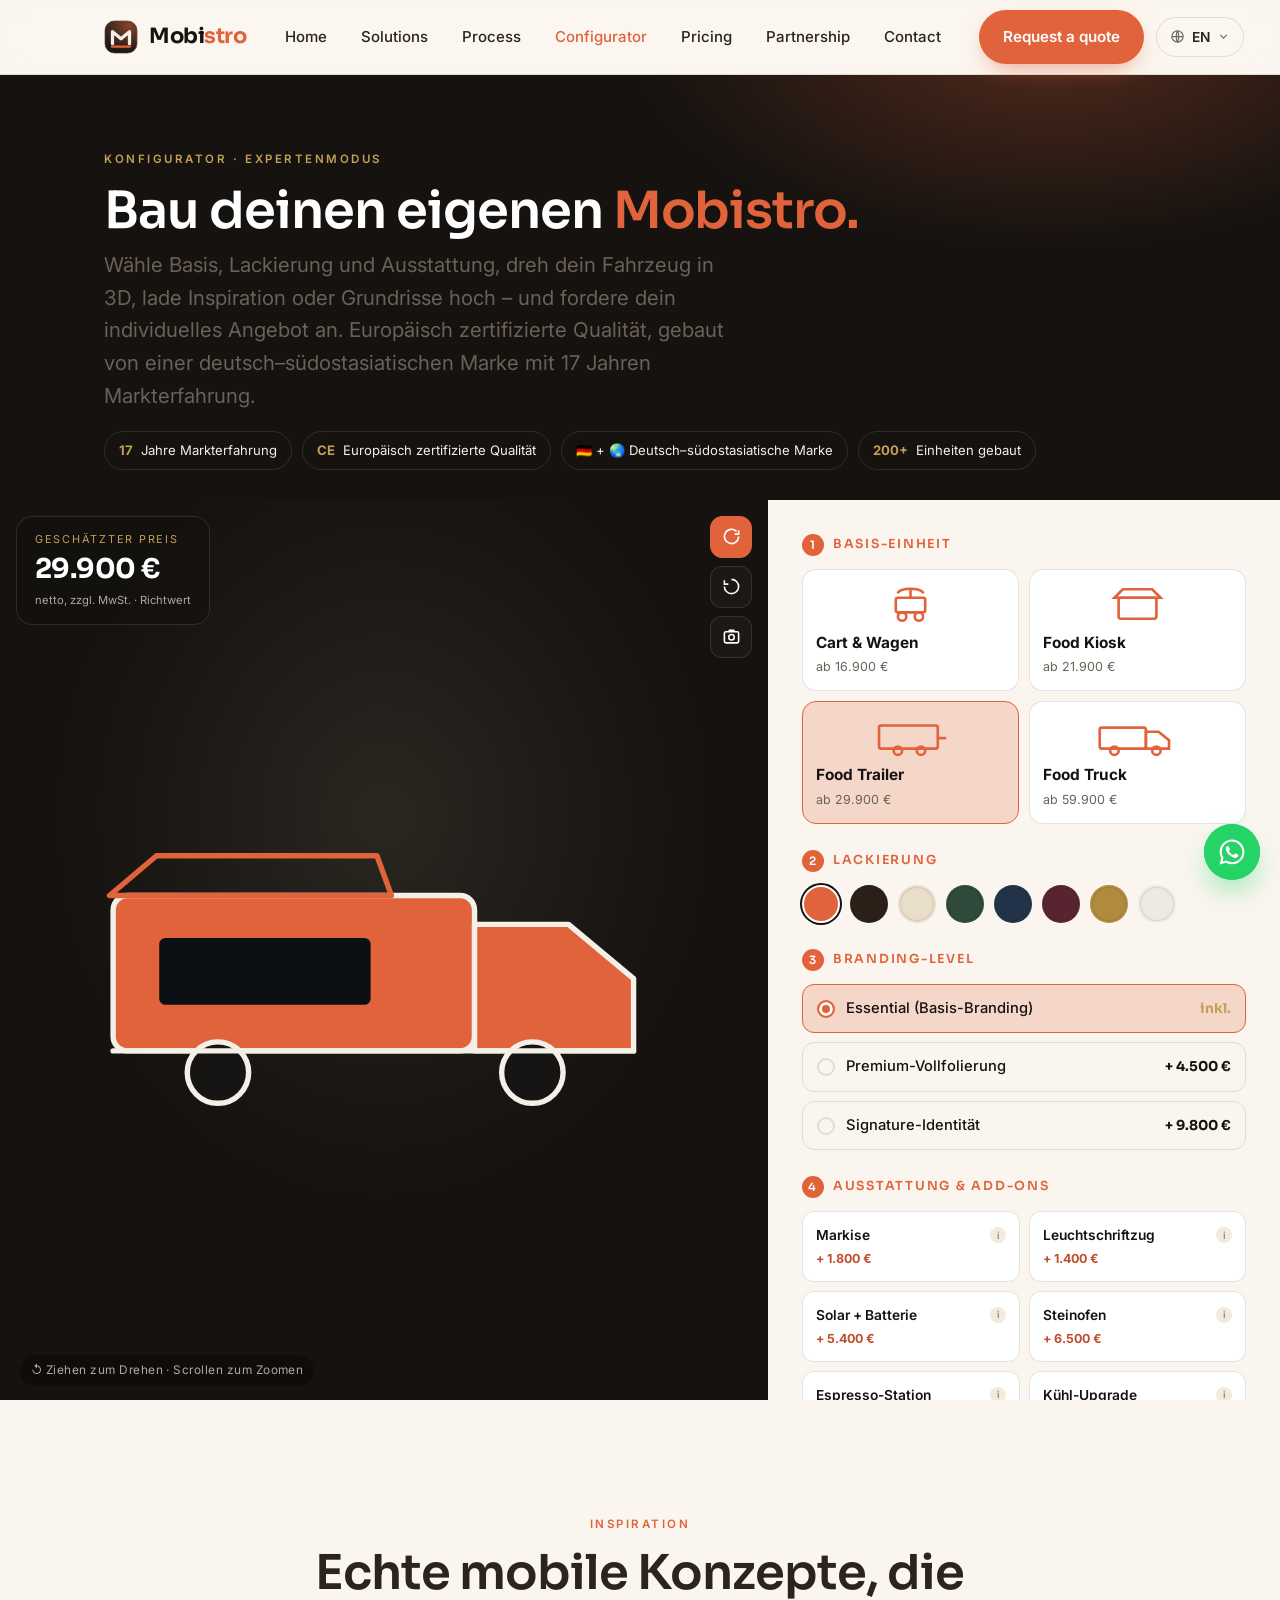
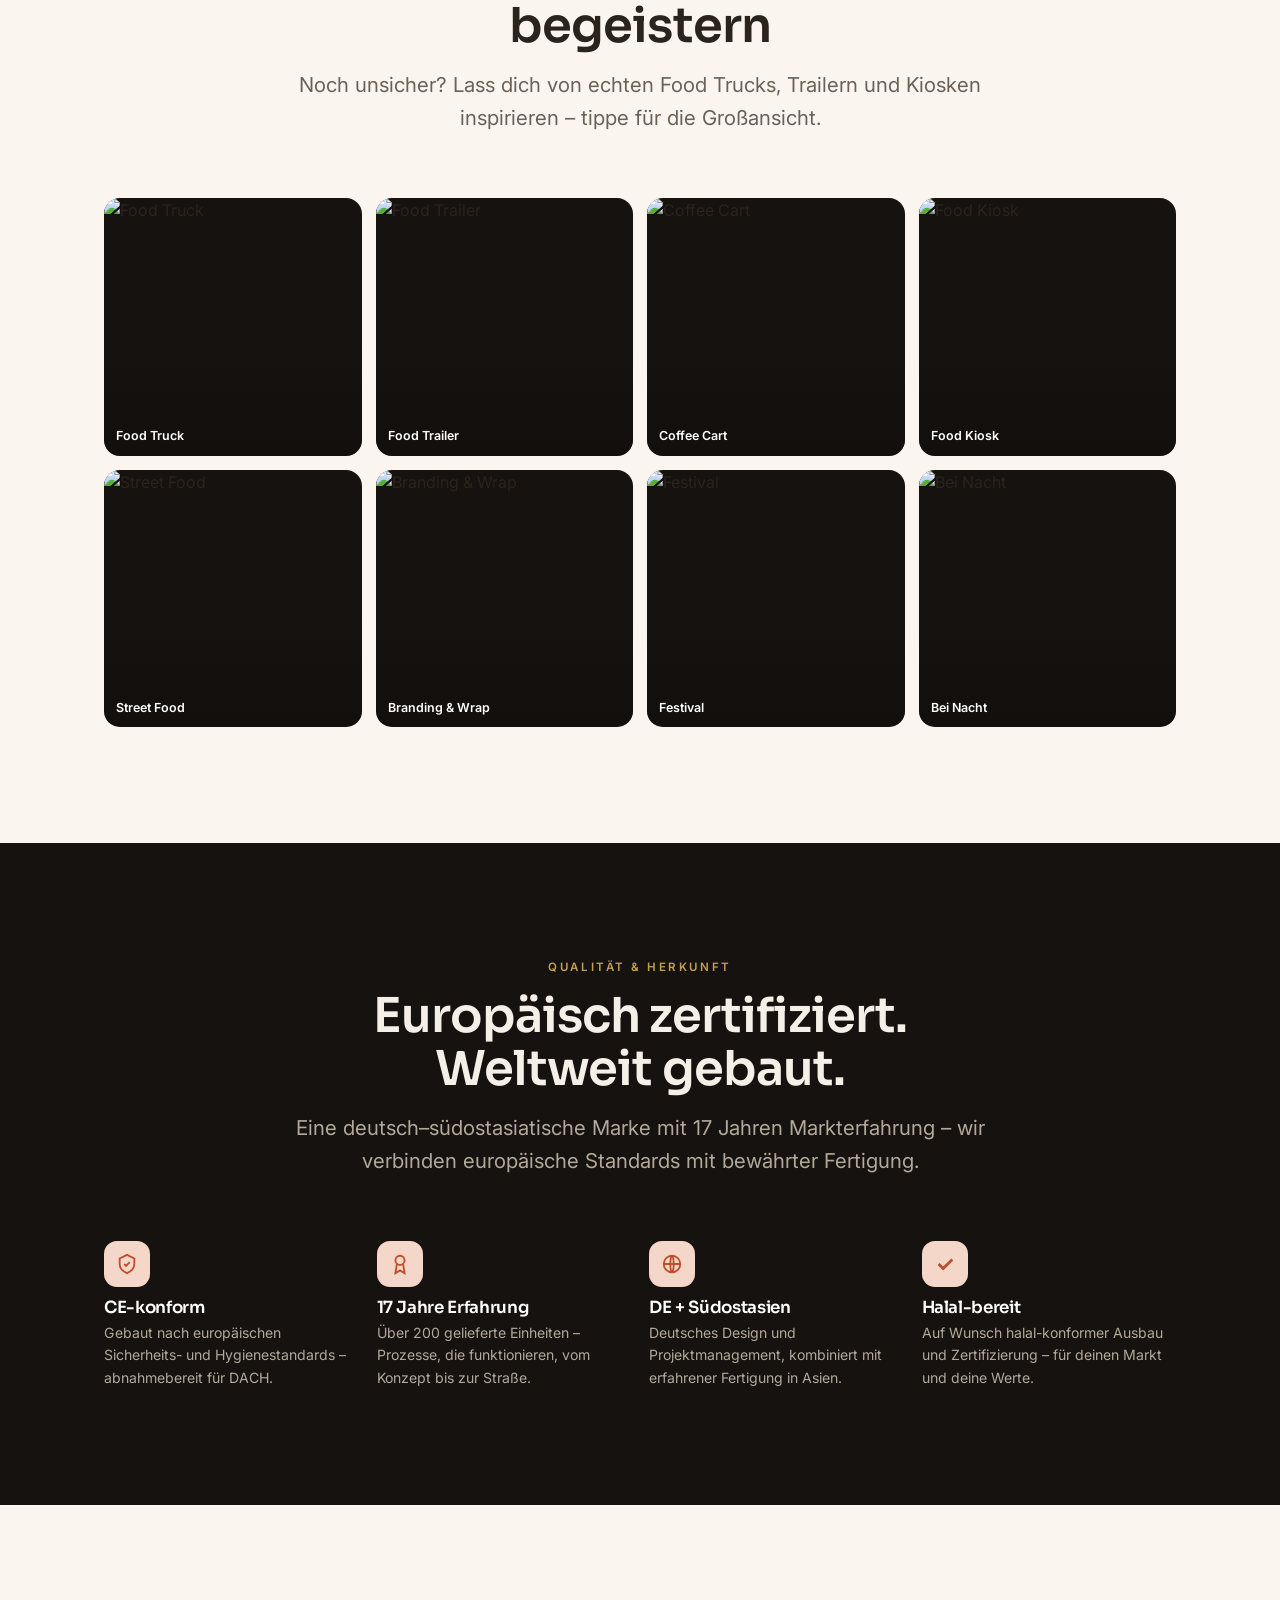
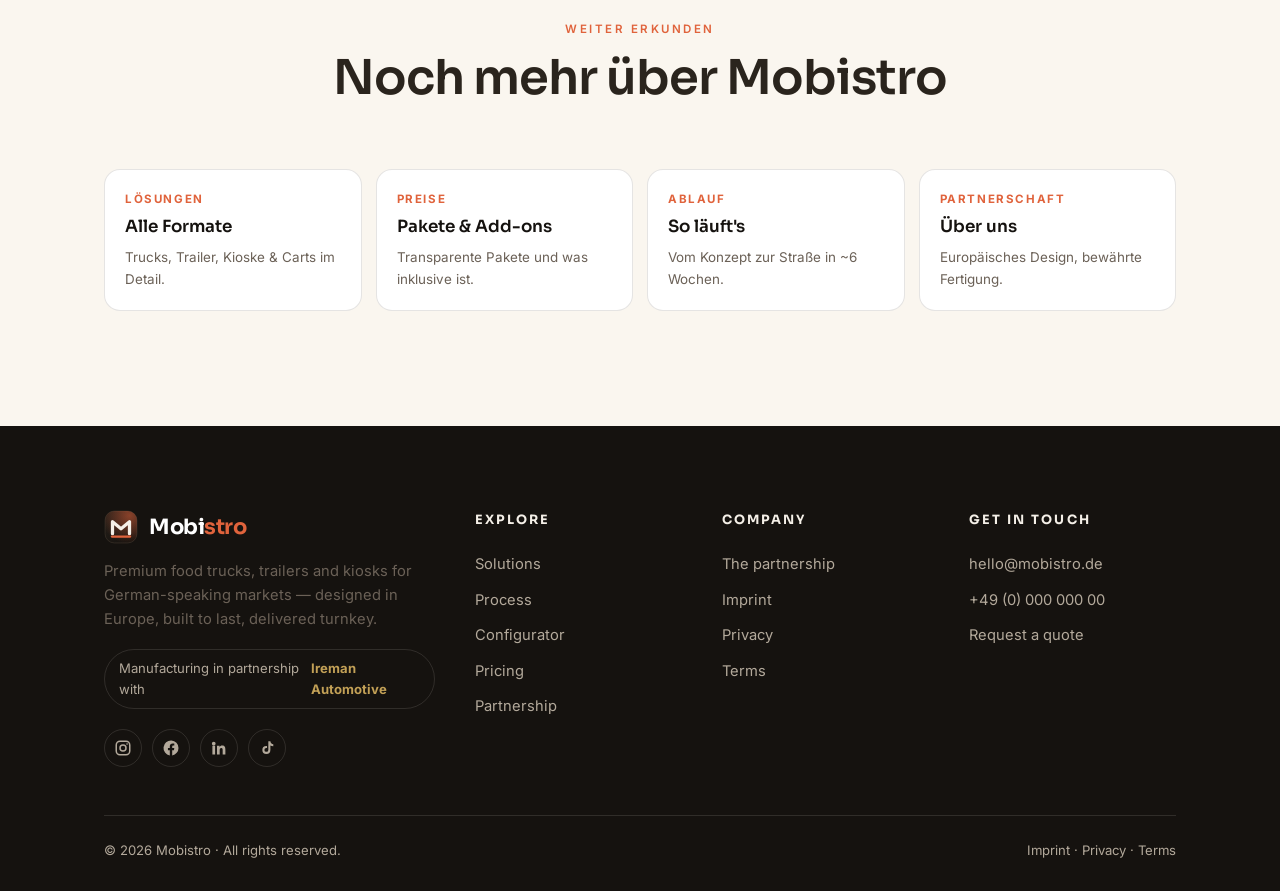
==== commit 44aa2120: "Add files via upload" ====
--- a/konfigurator.html
+++ b/konfigurator.html
@@ -110,6 +110,9 @@
     .kfg-file img{ width:34px; height:34px; border-radius:7px; object-fit:cover; }
     .kfg-file .fi{ width:34px; height:34px; border-radius:7px; background:var(--ink); color:#fff; display:flex; align-items:center; justify-content:center; font-size:.6rem; font-weight:700; }
     .kfg-file .nm{ max-width:120px; overflow:hidden; text-overflow:ellipsis; white-space:nowrap; color:var(--tx-ink); }
+    .kfg-file .logo-btn{ cursor:pointer; opacity:.45; font-size:.95rem; padding:0 1px; transition:.2s; line-height:1; }
+    .kfg-file .logo-btn.on{ opacity:1; filter:drop-shadow(0 0 4px rgba(224,99,60,.85)); }
+    .kfg-file .logo-btn:hover{ opacity:.9; }
     .kfg-file .x{ cursor:pointer; color:var(--tx-ink-mut); padding:0 2px; }
     .kfg-file .x:hover{ color:var(--ember-deep); }
 
--- a/styles.css
+++ b/styles.css
@@ -687,3 +687,54 @@
 @keyframes waPulse { 0% { transform: scale(1); opacity: .55; } 70% { transform: scale(1.7); opacity: 0; } 100% { opacity: 0; } }
 @media (max-width: 480px) { .wa-fab { width: 52px; height: 52px; } .wa-fab svg { width: 27px; height: 27px; } }
 @media (prefers-reduced-motion: reduce) { .wa-fab::before { animation: none; } }
+
+/* ============================================================
+   HERO v2 — cinematic full-bleed photo
+   ============================================================ */
+.hero--photo { min-height: 90vh; display: flex; align-items: center; }
+.hero--photo .hero-bg { position: absolute; inset: 0; z-index: 0; overflow: hidden; }
+.hero--photo .hero-bg-img { position: absolute; inset: -8% 0; width: 100%; height: 116%; object-fit: cover; will-change: transform; filter: brightness(1.12) saturate(1.05); }
+.hero--photo .hero-bg::after {
+  content: ""; position: absolute; inset: 0;
+  background:
+    linear-gradient(100deg, rgba(15,12,10,.92) 0%, rgba(15,12,10,.64) 34%, rgba(15,12,10,.18) 64%, rgba(15,12,10,.30) 100%),
+    linear-gradient(0deg, rgba(15,12,10,.8), transparent 50%);
+}
+.hero--photo .container { position: relative; z-index: 2; padding-block: clamp(96px, 14vw, 160px); }
+.hero--photo .hero-copy { max-width: 660px; }
+.scroll-cue {
+  position: absolute; inset-inline-start: 50%; bottom: 22px; transform: translateX(-50%); z-index: 2;
+  width: 40px; height: 40px; border-radius: 50%; border: 1px solid var(--line-dark);
+  display: flex; align-items: center; justify-content: center; color: var(--tx-cream-mut);
+  background: rgba(0,0,0,.25); animation: scue 2.2s ease-in-out infinite;
+}
+.scroll-cue svg { width: 18px; height: 18px; }
+@keyframes scue { 0%,100% { transform: translate(-50%, 0); } 50% { transform: translate(-50%, 7px); } }
+@media (prefers-reduced-motion: reduce) { .scroll-cue { animation: none; } }
+
+/* ============================================================
+   TRUST MARQUEE
+   ============================================================ */
+.marquee { background: var(--ember); color: #fff; overflow: hidden; padding: 11px 0; white-space: nowrap; }
+.marquee-track { display: inline-flex; align-items: center; gap: 18px; animation: marquee 34s linear infinite; }
+.marquee-track span { font-weight: 600; font-size: .9rem; letter-spacing: .01em; }
+.marquee-dot { opacity: .55; }
+@keyframes marquee { from { transform: translateX(0); } to { transform: translateX(-50%); } }
+@media (prefers-reduced-motion: reduce) { .marquee-track { animation: none; } }
+
+/* ============================================================
+   HOME "IN ACTION" GALLERY + LIGHTBOX
+   ============================================================ */
+.home-gallery { display: grid; grid-template-columns: repeat(4, 1fr); gap: 14px; }
+.home-gallery .g { position: relative; aspect-ratio: 4/5; border-radius: 16px; overflow: hidden; cursor: pointer; background: var(--ink); box-shadow: var(--shadow-card); }
+.home-gallery .g img { width: 100%; height: 100%; object-fit: cover; transition: transform .6s var(--ease); }
+.home-gallery .g:hover img { transform: scale(1.09); }
+.home-gallery .g::after { content: ""; position: absolute; inset: 0; background: linear-gradient(180deg, transparent 58%, rgba(15,12,10,.55)); }
+.home-gallery .g .cap { position: absolute; bottom: 11px; inset-inline-start: 13px; z-index: 1; color: #fff; font-weight: 600; font-size: .82rem; }
+@media (max-width: 860px) { .home-gallery { grid-template-columns: repeat(2, 1fr); } }
+
+.lightbox { position: fixed; inset: 0; z-index: 300; display: none; align-items: center; justify-content: center; padding: 24px; }
+.lightbox.open { display: flex; }
+.lightbox .lb-ov { position: absolute; inset: 0; background: rgba(15,12,10,.82); backdrop-filter: blur(5px); animation: fadeIn .25s; }
+.lightbox img { position: relative; z-index: 1; max-width: 1000px; width: 100%; border-radius: 16px; box-shadow: var(--shadow-soft); animation: fadeUp .35s var(--ease); }
+.lightbox .lb-close { position: absolute; top: 18px; inset-inline-end: 20px; z-index: 2; width: 44px; height: 44px; border-radius: 50%; background: rgba(0,0,0,.5); color: #fff; display: flex; align-items: center; justify-content: center; }
